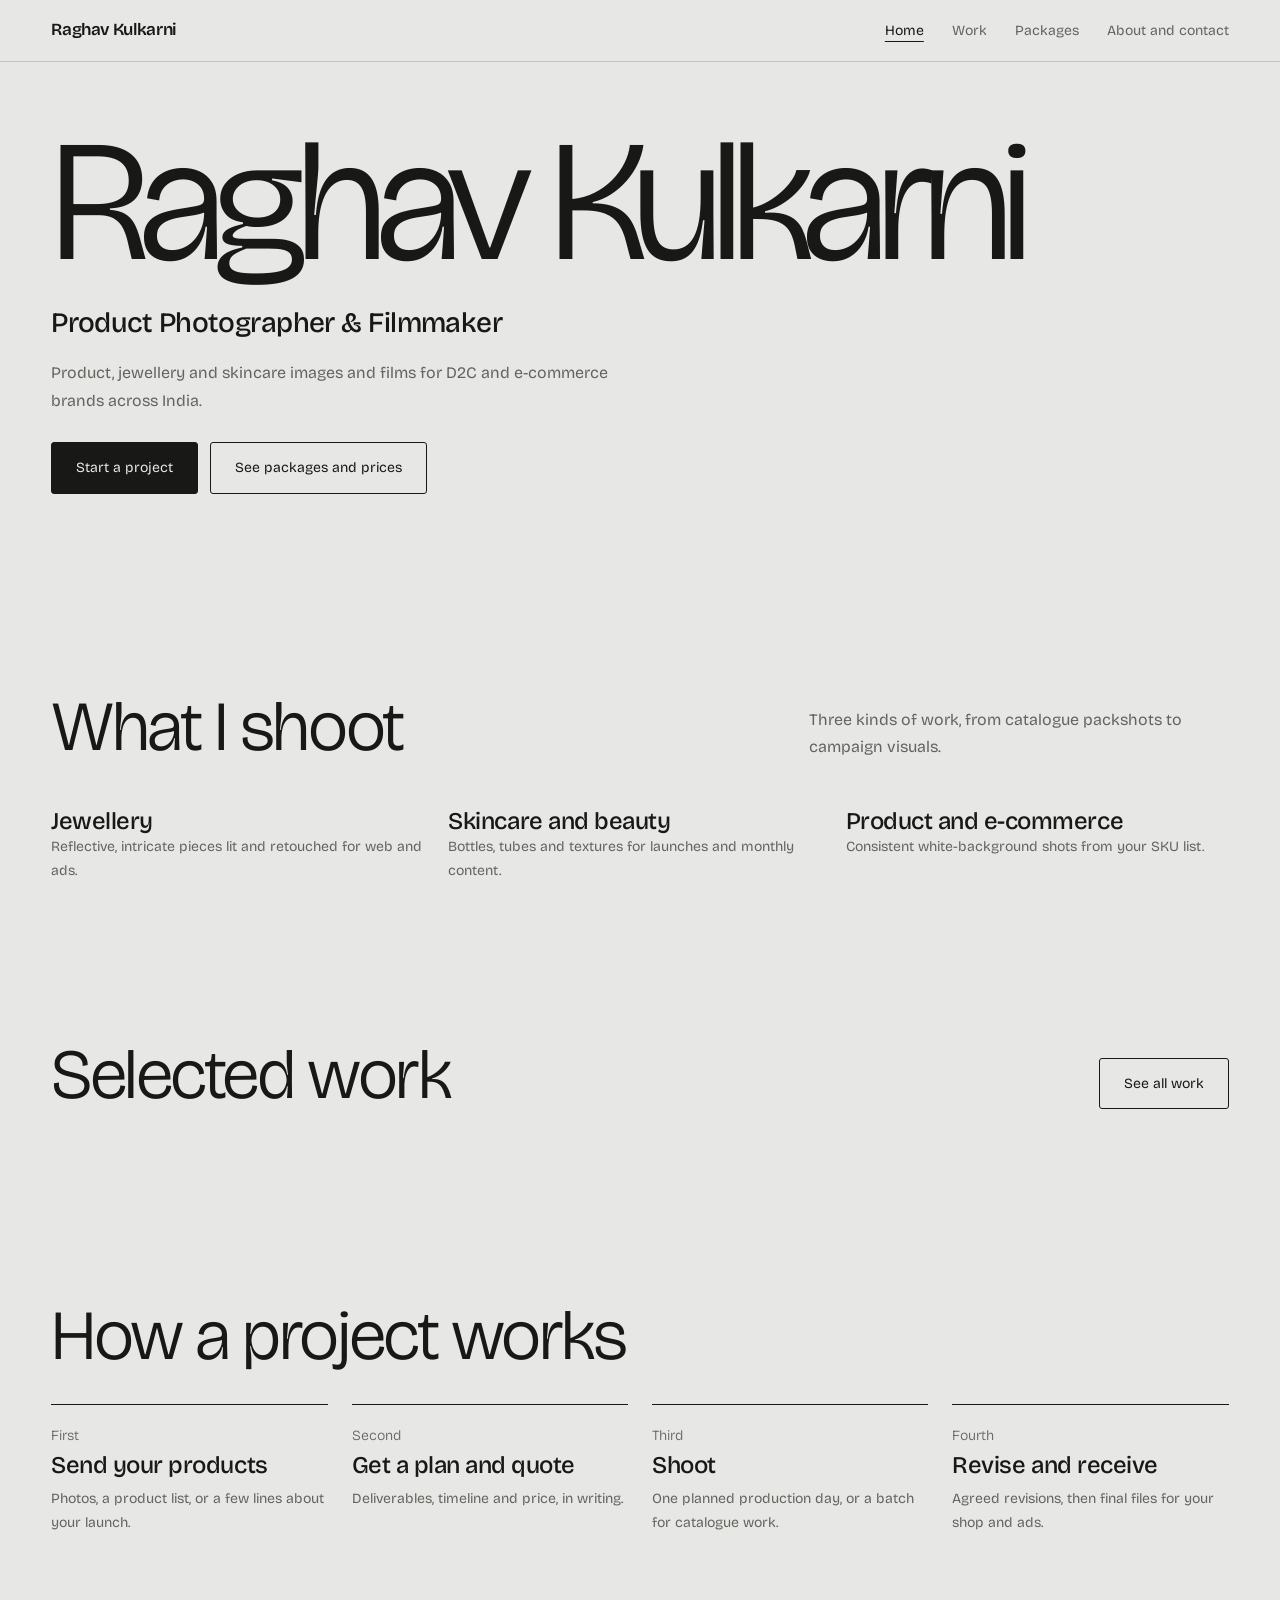
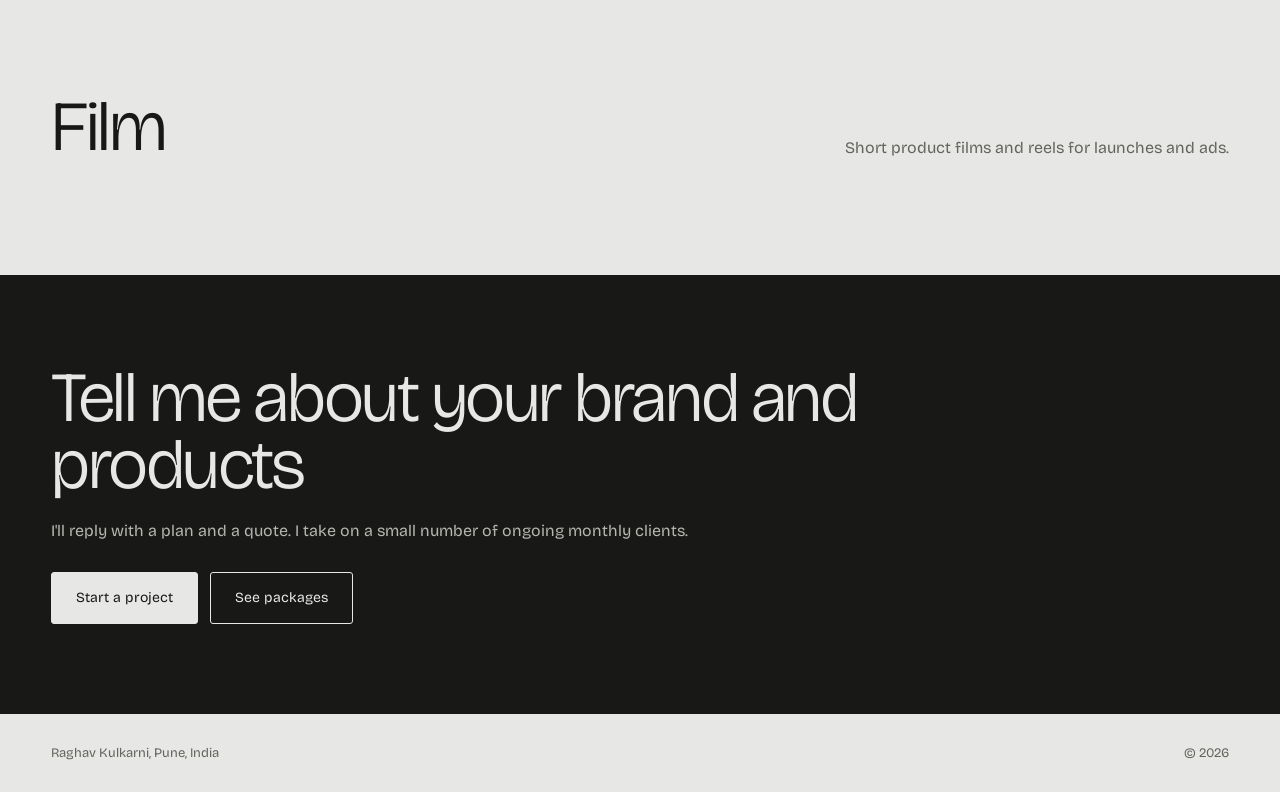
==== index.html @ c2abb6cc "Add files via upload" ====
<!DOCTYPE html><html lang="en"><head><meta charset="UTF-8"><meta name="viewport" content="width=device-width,initial-scale=1"><link rel="preconnect" href="https://fonts.googleapis.com"><link rel="preconnect" href="https://fonts.gstatic.com" crossorigin><link href="https://fonts.googleapis.com/css2?family=Bricolage+Grotesque:opsz,wght@12..96,300;400;500;600&display=swap" rel="stylesheet"><link rel="stylesheet" href="style.css"><title>Raghav Kulkarni - Product, Jewellery &amp; Skincare Photographer in Pune</title><meta name="description" content="Product, jewellery and skincare photographer and filmmaker in Pune, India. E-commerce photography, monthly content packages and campaign shoots for D2C and fashion brands."><link rel="canonical" href="https://raghavkulkarni.in/"><meta property="og:type" content="website"><meta property="og:url" content="https://raghavkulkarni.in/"><meta property="og:title" content="Raghav Kulkarni - Product, Jewellery &amp; Skincare Photographer"><meta property="og:description" content="Photography and films for D2C, jewellery and skincare brands. Based in Pune, working across India."><meta property="og:image" content="https://raghavkulkarni.in/product7.webp"><meta name="twitter:card" content="summary_large_image"></head><body><main>
<section class="hero"><h1>Raghav Kulkarni</h1><div class="role">Product Photographer &amp; Filmmaker</div><p>Product, jewellery and skincare images and films for D2C and e-commerce brands across India.</p><div class="acts"><a class="btn p" data-enq="a project">Start a project</a><a class="btn" href="packages.html">See packages and prices</a></div></section>
<div class="strip"><div data-img="jewellery4.webp" data-alt="Jewellery photography"></div><div data-img="product7.webp" data-alt="Skincare product photography"></div><div data-img="jewellery3.webp" data-alt="Jewellery photography"></div><div data-img="product15.webp" data-alt="Product photography"></div></div>
<section><div class="hd"><h2>What I shoot</h2><p>Three kinds of work, from catalogue packshots to campaign visuals.</p></div><div class="cards">
<a class="card" href="work.html#jewellery"><div class="im" data-img="jewellery4.webp" data-alt="Jewellery photography"></div><h3>Jewellery</h3><p>Reflective, intricate pieces lit and retouched for web and ads.</p></a>
<a class="card" href="work.html#skincare"><div class="im" data-img="product7.webp" data-alt="Skincare photography"></div><h3>Skincare and beauty</h3><p>Bottles, tubes and textures for launches and monthly content.</p></a>
<a class="card" href="work.html#ecom"><div class="im" data-img="product2.webp" data-alt="Product photography"></div><h3>Product and e-commerce</h3><p>Consistent white-background shots from your SKU list.</p></a></div></section>
<section><div class="hd"><h2>Selected work</h2><a class="btn" href="work.html">See all work</a></div><div class="grid" id="sel"></div></section>
<section><div class="hd"><h2>How a project works</h2></div><div class="steps">
<div><b>First</b><h3>Send your products</h3><p>Photos, a product list, or a few lines about your launch.</p></div>
<div><b>Second</b><h3>Get a plan and quote</h3><p>Deliverables, timeline and price, in writing.</p></div>
<div><b>Third</b><h3>Shoot</h3><p>One planned production day, or a batch for catalogue work.</p></div>
<div><b>Fourth</b><h3>Revise and receive</h3><p>Agreed revisions, then final files for your shop and ads.</p></div></div></section>
<section id="tst"><div class="hd"><h2>What clients say</h2></div><div class="qs"></div></section>
<section><div class="hd"><h2>Film</h2><p>Short product films and reels for launches and ads.</p></div><div class="film" id="film" data-img="thumb-commercial.webp" data-alt="Product film by Raghav Kulkarni"><span>Play product film</span></div></section>
<section class="cta"><h2>Tell me about your brand and products</h2><p>I'll reply with a plan and a quote. I take on a small number of ongoing monthly clients.</p><div class="acts"><a class="btn p" data-enq="a project">Start a project</a><a class="btn" href="packages.html">See packages</a></div></section>
</main><script src="main.js"></script></body></html>
---- style.css ----
:root{--bg:#e7e8e5;--ink:#181816;--mut:#64645f;--line:#c4c5c0;--pan:#f2f2f0;--f:"Bricolage Grotesque",system-ui,sans-serif}
*{margin:0;padding:0;box-sizing:border-box}
html{scroll-behavior:smooth}
body{background:var(--bg);color:var(--ink);font:400 16px/1.7 var(--f);-webkit-font-smoothing:antialiased}
a{color:inherit;text-decoration:none}img{display:block;max-width:100%}button{font:inherit;color:inherit}
a:focus-visible,button:focus-visible,summary:focus-visible{outline:2px solid var(--ink);outline-offset:3px}
.nav{position:sticky;top:0;z-index:20;display:flex;justify-content:space-between;align-items:center;gap:20px;padding:16px 4vw;background:var(--bg);border-bottom:1px solid var(--line)}
.nav>a{font-weight:600;font-size:17px;letter-spacing:-.02em}
.nav nav{display:flex;gap:28px;font-size:14px;color:var(--mut)}
.nav nav a:hover,.nav nav a.on{color:var(--ink)}
.nav nav a.on{text-decoration:underline;text-underline-offset:6px}
main>section{padding:80px 4vw}
h1,h2,h3{font-weight:300;letter-spacing:-.035em;line-height:.95}
h2{font-size:clamp(36px,5.5vw,76px)}
h3{font-weight:500;font-size:24px;letter-spacing:-.02em;line-height:1.1}
.mut{color:var(--mut)}
.btn{display:inline-block;padding:13px 24px;border:1px solid var(--ink);background:none;font-size:14px;cursor:pointer;border-radius:3px}
.btn.p{background:var(--ink);color:var(--bg)}.btn:hover{opacity:.8}
.acts{display:flex;gap:12px;flex-wrap:wrap;margin-top:28px}
main>.hero{padding:70px 4vw 40px}
.hero h1{font-size:clamp(64px,13.5vw,220px);line-height:.82;letter-spacing:-.06em;animation:in 1s cubic-bezier(.2,.7,.2,1) both}
@keyframes in{from{opacity:0;transform:translateY(24px)}}
.role{margin-top:26px;font-size:clamp(18px,2.2vw,30px);font-weight:500;letter-spacing:-.02em}
.hero p{margin-top:12px;max-width:560px;color:var(--mut)}
.strip{display:grid;grid-template-columns:repeat(4,1fr);gap:10px;padding:0 4vw 80px}
.strip div{aspect-ratio:3/4;overflow:hidden;background:var(--pan);border-radius:3px}
.strip div:nth-child(even){margin-top:36px}
.hd{display:flex;justify-content:space-between;align-items:flex-end;gap:30px;flex-wrap:wrap;margin-bottom:34px}
.hd p{max-width:420px;color:var(--mut)}
.cards,.steps,.qs{display:grid;grid-template-columns:repeat(3,1fr);gap:14px}
.card{display:block}.card .im{aspect-ratio:4/5;overflow:hidden;background:var(--pan);border-radius:3px}
.card h3{margin-top:14px}.card p{color:var(--mut);font-size:14px}
img[loading]{width:100%;height:100%;object-fit:cover}
.grid{columns:3;column-gap:12px}
.grid>div{break-inside:avoid;margin-bottom:12px;background:var(--pan);border-radius:3px;overflow:hidden;cursor:zoom-in;min-height:120px}
.grid img{height:auto}
.grid.sq{columns:auto;display:grid;grid-template-columns:repeat(auto-fill,minmax(200px,1fr))}
.grid.sq>div{margin:0;aspect-ratio:1;background:#fff}.grid.sq img{height:100%;object-fit:contain}
.steps{grid-template-columns:repeat(4,1fr);gap:24px}
.steps div{border-top:1px solid var(--ink);padding-top:16px}
.steps b{font-weight:300;font-size:14px;color:var(--mut)}.steps h3{margin:4px 0 8px}.steps p{font-size:14px;color:var(--mut)}
.film{position:relative;aspect-ratio:16/9;overflow:hidden;background:var(--pan);border-radius:3px;cursor:pointer}
.film span{position:absolute;z-index:2;left:20px;bottom:18px;background:var(--bg);padding:8px 16px;font-size:14px;border-radius:3px}
.q{border-top:1px solid var(--ink);padding-top:16px}.q p{font-size:22px;line-height:1.35;letter-spacing:-.02em}.q span{font-size:14px;color:var(--mut)}
.tabs{display:flex;gap:8px;flex-wrap:wrap;margin-bottom:26px}
.tabs button{padding:10px 20px;border:1px solid var(--line);background:none;border-radius:3px;cursor:pointer;font-size:14px}
.tabs button.on{background:var(--ink);color:var(--bg);border-color:var(--ink)}
.ptabs{display:grid;grid-template-columns:repeat(3,1fr);gap:10px;margin-bottom:12px}
.ptabs button{text-align:left;padding:22px;border:1px solid var(--line);background:none;border-radius:3px;cursor:pointer}
.ptabs button.on{background:var(--ink);color:var(--bg);border-color:var(--ink)}
.ptabs b{display:block;font-weight:300;font-size:clamp(24px,2.6vw,34px);letter-spacing:-.04em;margin-top:6px;line-height:1.1}.ptabs small{font-size:13px;opacity:.7}
.pan{padding:32px;background:var(--pan);border-radius:3px}.pan[hidden]{display:none}
.pan>.intro{max-width:660px;color:var(--mut)}
.tiers{display:grid;grid-template-columns:repeat(3,1fr);gap:12px;margin-top:26px}
.tier{display:flex;flex-direction:column;padding:24px;background:var(--bg);border-radius:3px}
.tier h3{font-size:20px}.tier .pr{font-size:32px;font-weight:300;letter-spacing:-.04em;margin-top:12px;line-height:1.1}.tier .pr small{font-size:13px;color:var(--mut);letter-spacing:0}
.tier ul{margin:14px 0 24px}.tier .btn{margin-top:auto;align-self:flex-start}
.cols{display:grid;grid-template-columns:1fr 1fr;gap:40px;margin-top:26px}.cols h4{font-weight:500;margin-bottom:6px}
ul.l{list-style:none;color:var(--mut);font-size:14px;line-height:1.8}ul.l li{padding-left:14px;position:relative}ul.l li:before{content:"–";position:absolute;left:0}
.rt{display:flex;justify-content:space-between;gap:16px;padding:12px 0;border-bottom:1px solid var(--line);font-size:14px}
.note{margin-top:20px;max-width:660px;font-size:13px;color:var(--mut)}
.terms{margin-top:12px;padding:18px 24px;background:var(--pan);border-radius:3px;font-size:14px;color:var(--mut)}
.terms summary{cursor:pointer;color:var(--ink)}.terms ul{margin:12px 0 0 18px}
.ab{display:grid;grid-template-columns:.8fr 1.2fr;gap:5vw;align-items:center}
.ab .im{aspect-ratio:4/5;overflow:hidden;border-radius:3px;background:var(--pan)}
.ab p{margin-top:20px;max-width:560px;color:var(--mut)}
main>.cta{padding:90px 4vw;background:var(--ink);color:var(--bg)}
.cta h2{max-width:900px}.cta p{margin-top:18px;color:#b5b6b1}.cta .btn{border-color:var(--bg)}.cta .btn.p{background:var(--bg);color:var(--ink)}
.foot{display:flex;justify-content:space-between;gap:16px;padding:28px 4vw;font-size:13px;color:var(--mut)}
.lb{position:fixed;inset:0;z-index:50;display:none;align-items:center;justify-content:center;padding:3vw;background:rgba(10,10,10,.96);cursor:zoom-out}
.lb.on{display:flex}.lb img{max-width:94vw;max-height:92vh;width:auto;height:auto}.lb iframe{width:min(1100px,94vw);aspect-ratio:16/9;border:0}
@media(max-width:900px){.strip{grid-template-columns:repeat(2,1fr)}.strip div:nth-child(even){margin-top:0}.cards,.tiers,.cols,.ptabs,.ab,.steps,.qs{grid-template-columns:1fr}.grid{columns:2}.pan{padding:22px}}
@media(max-width:600px){.grid{columns:1}.nav nav{gap:14px;font-size:13px}.nav>a{font-size:15px}}
@media(prefers-reduced-motion:reduce){.hero h1{animation:none}}
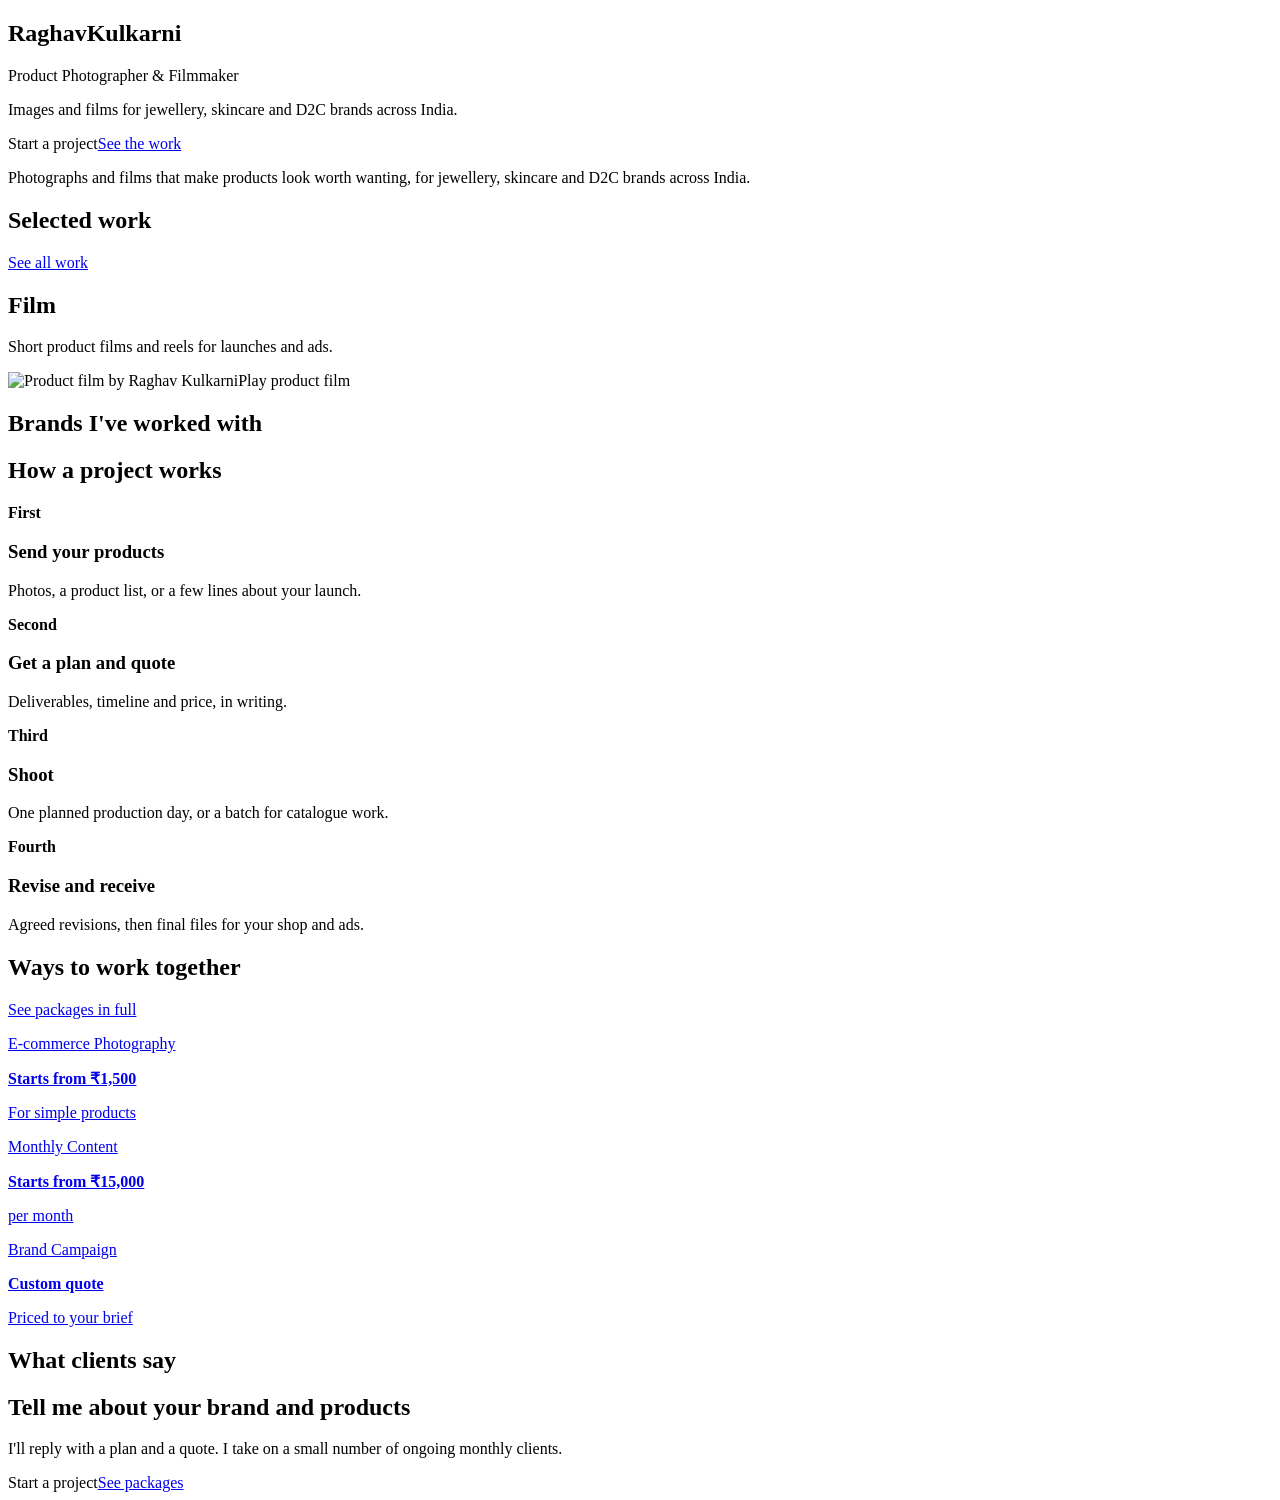
==== commit 5b1af635: "Add files via upload" ====
--- a/index.html
+++ b/index.html
@@ -1,17 +1,20 @@
-<!DOCTYPE html><html lang="en"><head><meta charset="UTF-8"><meta name="viewport" content="width=device-width,initial-scale=1"><link rel="preconnect" href="https://fonts.googleapis.com"><link rel="preconnect" href="https://fonts.gstatic.com" crossorigin><link href="https://fonts.googleapis.com/css2?family=Bricolage+Grotesque:opsz,wght@12..96,300;400;500;600&display=swap" rel="stylesheet"><link rel="stylesheet" href="style.css"><title>Raghav Kulkarni - Product, Jewellery &amp; Skincare Photographer in Pune</title><meta name="description" content="Product, jewellery and skincare photographer and filmmaker in Pune, India. E-commerce photography, monthly content packages and campaign shoots for D2C and fashion brands."><link rel="canonical" href="https://raghavkulkarni.in/"><meta property="og:type" content="website"><meta property="og:url" content="https://raghavkulkarni.in/"><meta property="og:title" content="Raghav Kulkarni - Product, Jewellery &amp; Skincare Photographer"><meta property="og:description" content="Photography and films for D2C, jewellery and skincare brands. Based in Pune, working across India."><meta property="og:image" content="https://raghavkulkarni.in/product7.webp"><meta name="twitter:card" content="summary_large_image"></head><body><main>
-<section class="hero"><h1>Raghav Kulkarni</h1><div class="role">Product Photographer &amp; Filmmaker</div><p>Product, jewellery and skincare images and films for D2C and e-commerce brands across India.</p><div class="acts"><a class="btn p" data-enq="a project">Start a project</a><a class="btn" href="packages.html">See packages and prices</a></div></section>
-<div class="strip"><div data-img="jewellery4.webp" data-alt="Jewellery photography"></div><div data-img="product7.webp" data-alt="Skincare product photography"></div><div data-img="jewellery3.webp" data-alt="Jewellery photography"></div><div data-img="product15.webp" data-alt="Product photography"></div></div>
-<section><div class="hd"><h2>What I shoot</h2><p>Three kinds of work, from catalogue packshots to campaign visuals.</p></div><div class="cards">
-<a class="card" href="work.html#jewellery"><div class="im" data-img="jewellery4.webp" data-alt="Jewellery photography"></div><h3>Jewellery</h3><p>Reflective, intricate pieces lit and retouched for web and ads.</p></a>
-<a class="card" href="work.html#skincare"><div class="im" data-img="product7.webp" data-alt="Skincare photography"></div><h3>Skincare and beauty</h3><p>Bottles, tubes and textures for launches and monthly content.</p></a>
-<a class="card" href="work.html#ecom"><div class="im" data-img="product2.webp" data-alt="Product photography"></div><h3>Product and e-commerce</h3><p>Consistent white-background shots from your SKU list.</p></a></div></section>
-<section><div class="hd"><h2>Selected work</h2><a class="btn" href="work.html">See all work</a></div><div class="grid" id="sel"></div></section>
-<section><div class="hd"><h2>How a project works</h2></div><div class="steps">
-<div><b>First</b><h3>Send your products</h3><p>Photos, a product list, or a few lines about your launch.</p></div>
-<div><b>Second</b><h3>Get a plan and quote</h3><p>Deliverables, timeline and price, in writing.</p></div>
-<div><b>Third</b><h3>Shoot</h3><p>One planned production day, or a batch for catalogue work.</p></div>
-<div><b>Fourth</b><h3>Revise and receive</h3><p>Agreed revisions, then final files for your shop and ads.</p></div></div></section>
-<section id="tst"><div class="hd"><h2>What clients say</h2></div><div class="qs"></div></section>
-<section><div class="hd"><h2>Film</h2><p>Short product films and reels for launches and ads.</p></div><div class="film" id="film" data-img="thumb-commercial.webp" data-alt="Product film by Raghav Kulkarni"><span>Play product film</span></div></section>
-<section class="cta"><h2>Tell me about your brand and products</h2><p>I'll reply with a plan and a quote. I take on a small number of ongoing monthly clients.</p><div class="acts"><a class="btn p" data-enq="a project">Start a project</a><a class="btn" href="packages.html">See packages</a></div></section>
-</main><script src="main.js"></script></body></html>
+<!DOCTYPE html><html lang="en"><head><meta charset="UTF-8"><meta name="viewport" content="width=device-width,initial-scale=1"><meta name="theme-color" content="#14171C"><script>document.documentElement.className="js"</script><link rel="preconnect" href="https://fonts.googleapis.com"><link rel="preconnect" href="https://fonts.gstatic.com" crossorigin><link href="https://fonts.googleapis.com/css2?family=Bodoni+Moda:opsz,wght@6..96,400&family=Hanken+Grotesk:wght@400;500&display=swap" rel="stylesheet"><link rel="stylesheet" href="css/style.css"><title>Raghav Kulkarni - Product, Jewellery &amp; Skincare Photographer in Pune</title><meta name="description" content="Product, jewellery and skincare photographer and filmmaker in Pune, India. E-commerce photography, monthly content packages and campaign shoots for D2C and fashion brands."><link rel="canonical" href="https://raghavkulkarni.in/"><meta property="og:type" content="website"><meta property="og:url" content="https://raghavkulkarni.in/"><meta property="og:title" content="Raghav Kulkarni - Product, Jewellery &amp; Skincare Photographer"><meta property="og:description" content="Photography and films for D2C, jewellery and skincare brands. Based in Pune, working across India."><meta property="og:image" content="https://raghavkulkarni.in/assets/images/brand/og-share.jpg"><meta name="twitter:card" content="summary_large_image"></head><body><main>
+<section class="hero"><h1><span class="mk"><span>Raghav</span></span><span class="mk"><span style="--w:.12s">Kulkarni</span></span></h1><div class="mk role"><span style="--w:.3s">Product Photographer &amp; Filmmaker</span></div>
+<p class="l" data-r>Images and films for jewellery, skincare and D2C brands across India.</p><div class="acts" data-r><a class="btn p" data-enq="a project">Start a project</a><a class="btn" href="work.html">See the work</a></div>
+<div class="tiles">
+<a href="work.html#jewellery"><div class="rv"><img src="assets/images/jewellery/jewellery-007.webp" alt="Jewellery photography by Raghav Kulkarni" fetchpriority="high" onerror="this.closest('a').remove()"></div><span>Jewellery</span></a>
+<a href="work.html#skincare"><div class="rv"><img src="assets/images/skincare/skincare-001.webp" alt="Skincare product photography by Raghav Kulkarni" onerror="this.closest('a').remove()"></div><span>Skincare</span></a>
+<a href="work.html#product"><div class="rv"><img src="assets/images/product/product-005.webp" alt="Product photography by Raghav Kulkarni" onerror="this.closest('a').remove()"></div><span>Product</span></a>
+<a href="work.html#product"><div class="rv"><img src="assets/images/product/product-012.webp" alt="Footwear photography by Raghav Kulkarni" onerror="this.closest('a').remove()"></div><span>Footwear</span></a></div></section>
+<section class="sec"><p class="stw">Photographs and films that make products look worth wanting, for jewellery, skincare and D2C brands across India.</p></section>
+<section class="sec"><div class="hd"><h2 data-r>Selected work</h2><a class="btn" href="work.html">See all work</a></div><div class="g" id="sel"></div></section>
+<section class="sec mid"><div class="hd"><h2 data-r>Film</h2><p>Short product films and reels for launches and ads.</p></div><div class="film rv" id="film"><img src="https://img.youtube.com/vi/fm0evRNFji0/maxresdefault.jpg" alt="Product film by Raghav Kulkarni" onerror="this.onerror=null;this.src='https://img.youtube.com/vi/fm0evRNFji0/hqdefault.jpg'"><span>Play product film</span></div></section>
+<section class="sec pp"><div class="hd"><h2 data-r>Brands I've worked with</h2></div><div class="mq"><div class="mt" id="mq"></div></div></section>
+<section class="sec"><div class="hd"><h2 data-r>How a project works</h2></div><div class="steps" data-r>
+<div><b>First</b><h3>Send your products</h3><p>Photos, a product list, or a few lines about your launch.</p></div><div><b>Second</b><h3>Get a plan and quote</h3><p>Deliverables, timeline and price, in writing.</p></div>
+<div><b>Third</b><h3>Shoot</h3><p>One planned production day, or a batch for catalogue work.</p></div><div><b>Fourth</b><h3>Revise and receive</h3><p>Agreed revisions, then final files for your shop and ads.</p></div></div></section>
+<section class="sec mid"><div class="hd"><h2 data-r>Ways to work together</h2><a class="btn" href="packages.html">See packages in full</a></div><div class="pks" data-r>
+<a class="pk" href="packages.html"><p>E-commerce Photography</p><b>Starts from ₹1,500</b><p>For simple products</p></a><a class="pk" href="packages.html"><p>Monthly Content</p><b>Starts from ₹15,000</b><p>per month</p></a><a class="pk" href="packages.html"><p>Brand Campaign</p><b>Custom quote</b><p>Priced to your brief</p></a></div></section>
+<section class="sec" id="tst"><div class="hd"><h2 data-r>What clients say</h2></div><div class="qs"></div></section>
+<section class="cta"><h2 data-r>Tell me about your brand and products</h2><p data-r>I'll reply with a plan and a quote. I take on a small number of ongoing monthly clients.</p><div class="acts" data-r><a class="btn p" data-enq="a project">Start a project</a><a class="btn" href="packages.html">See packages</a></div></section>
+</main><script src="js/data.js"></script><script src="js/main.js"></script></body></html>
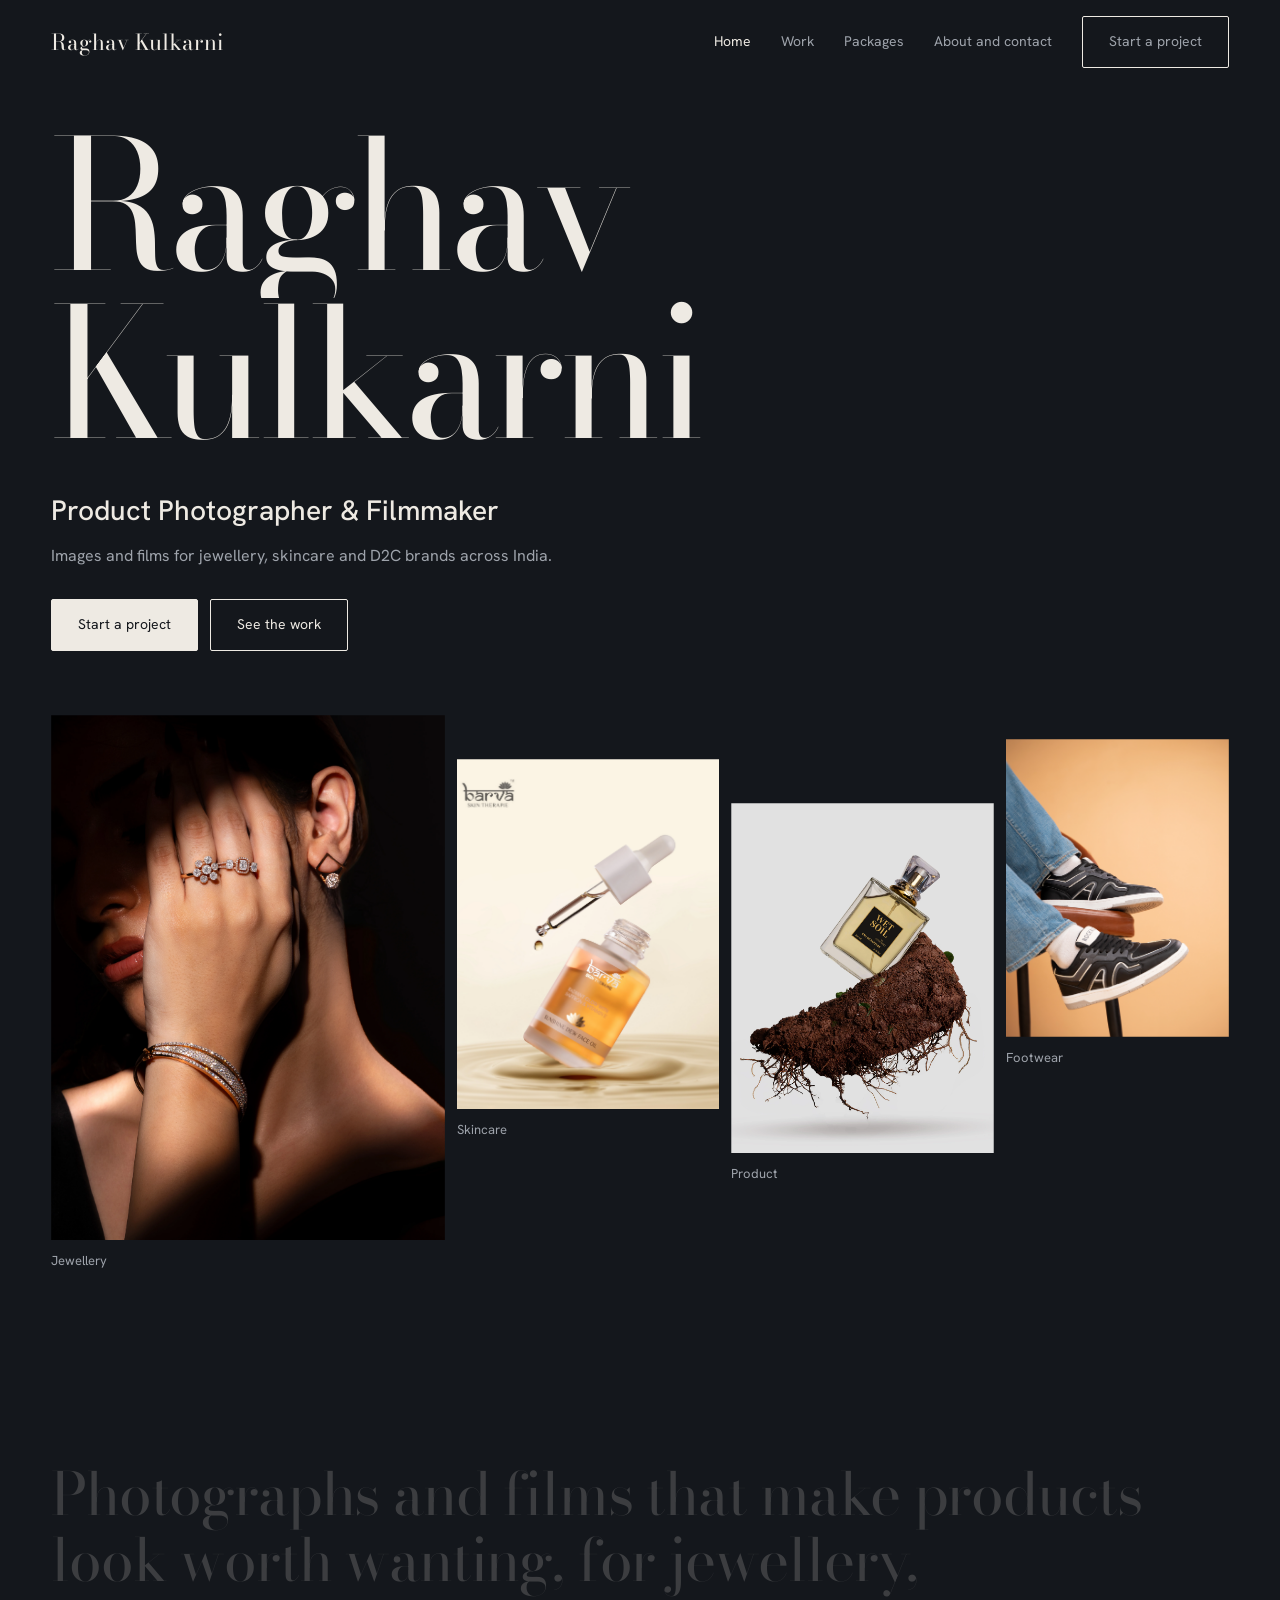
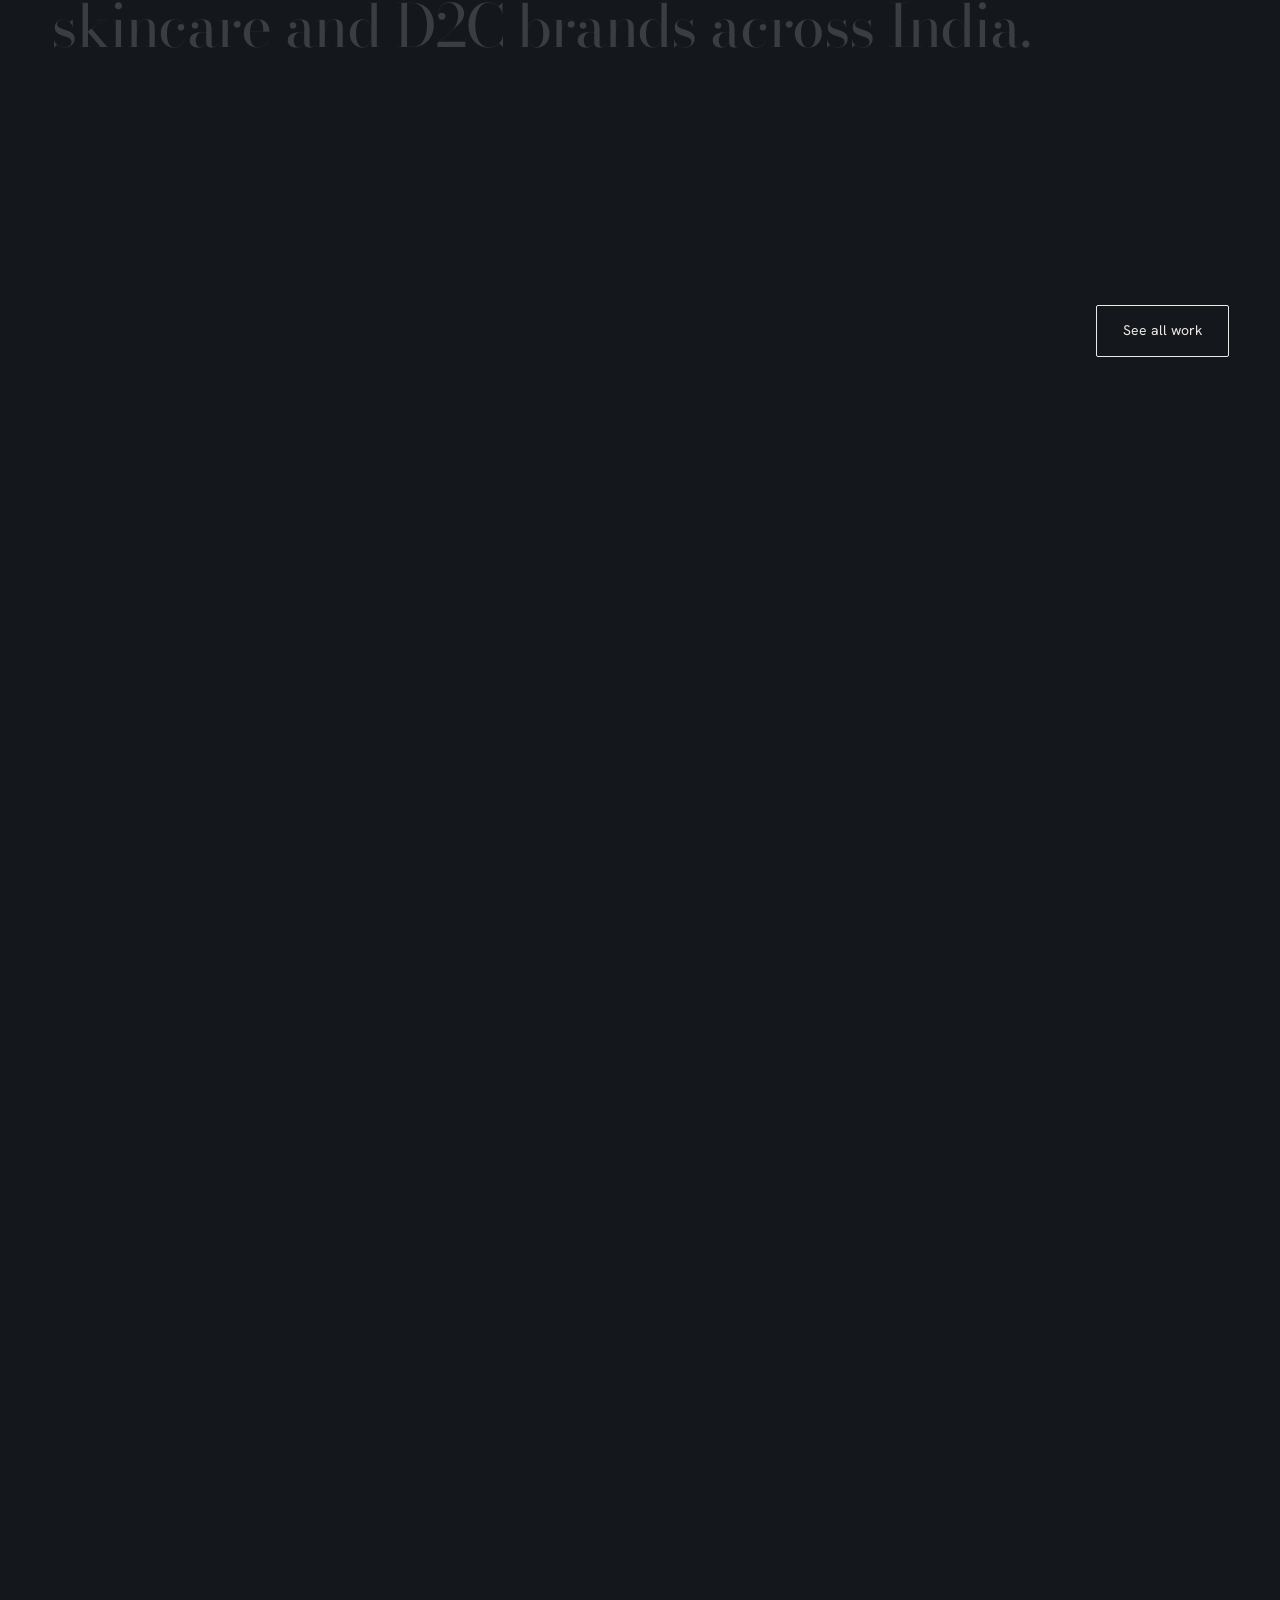
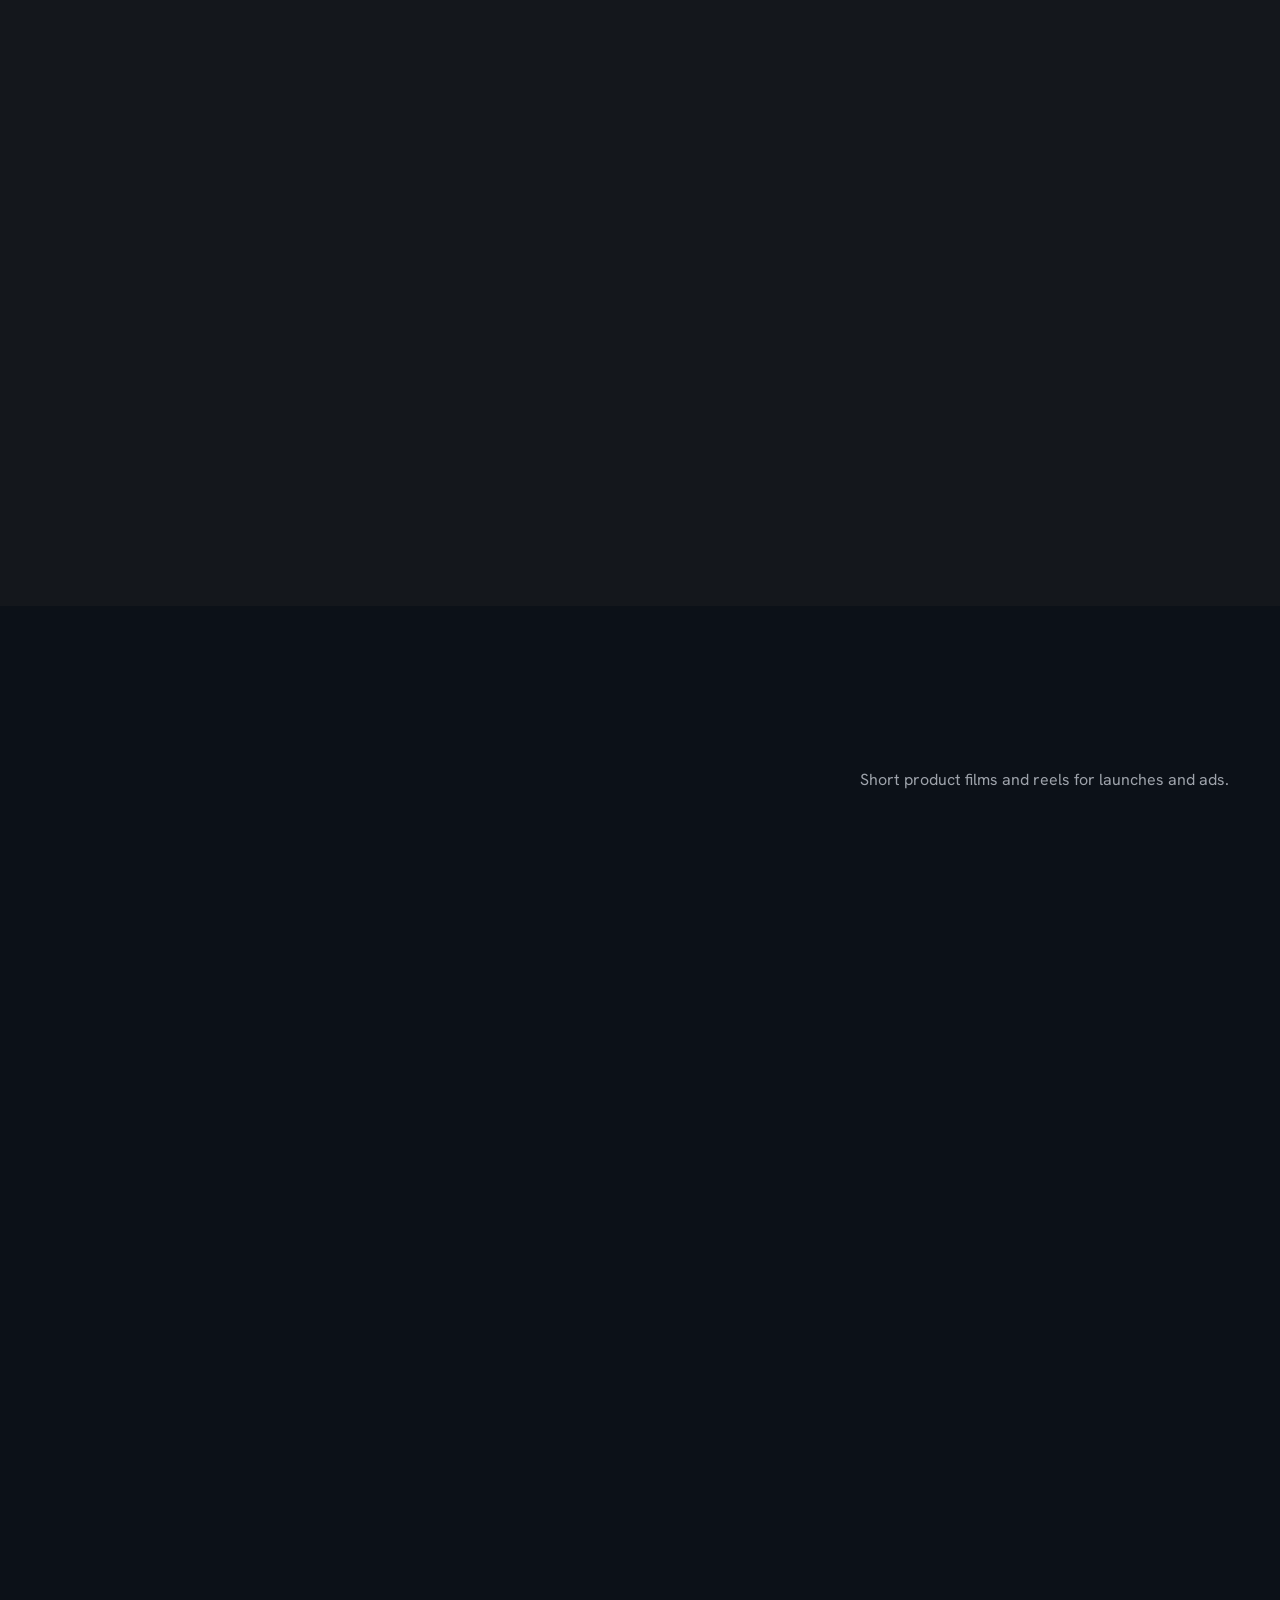
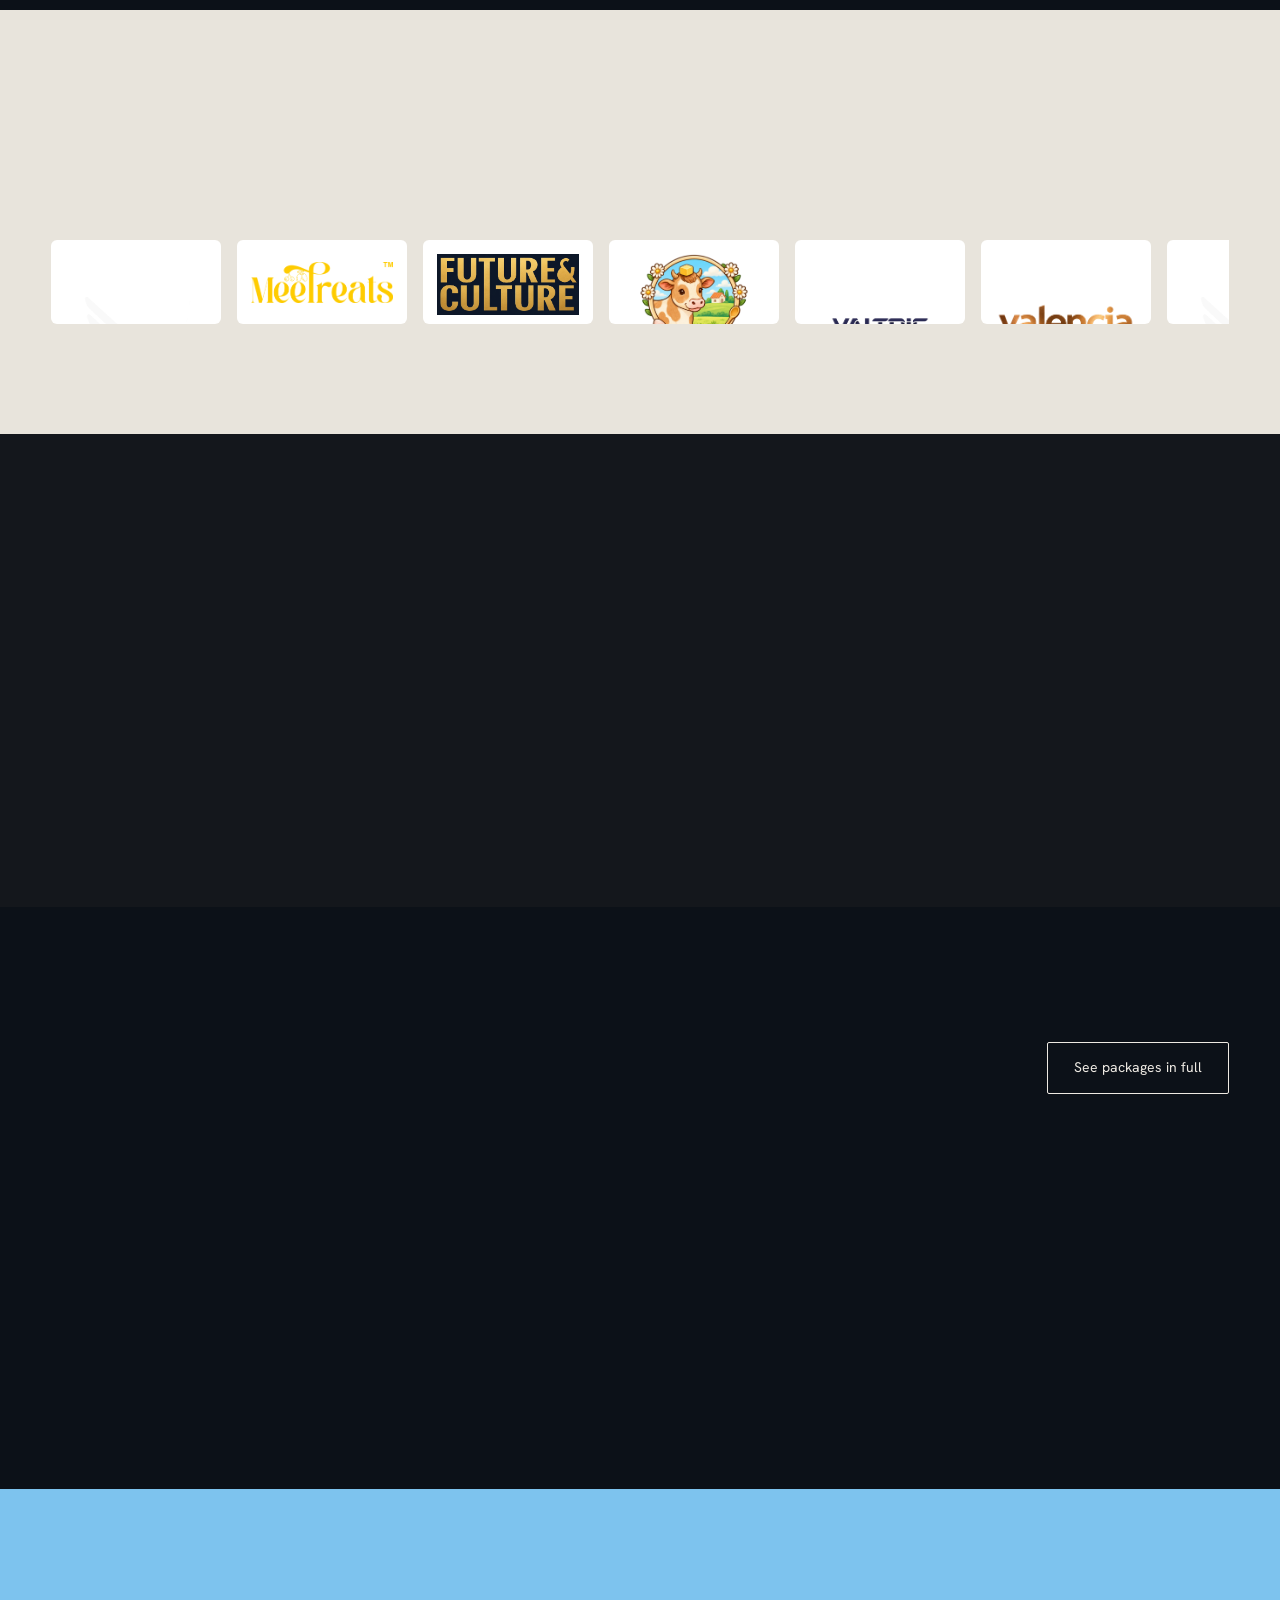
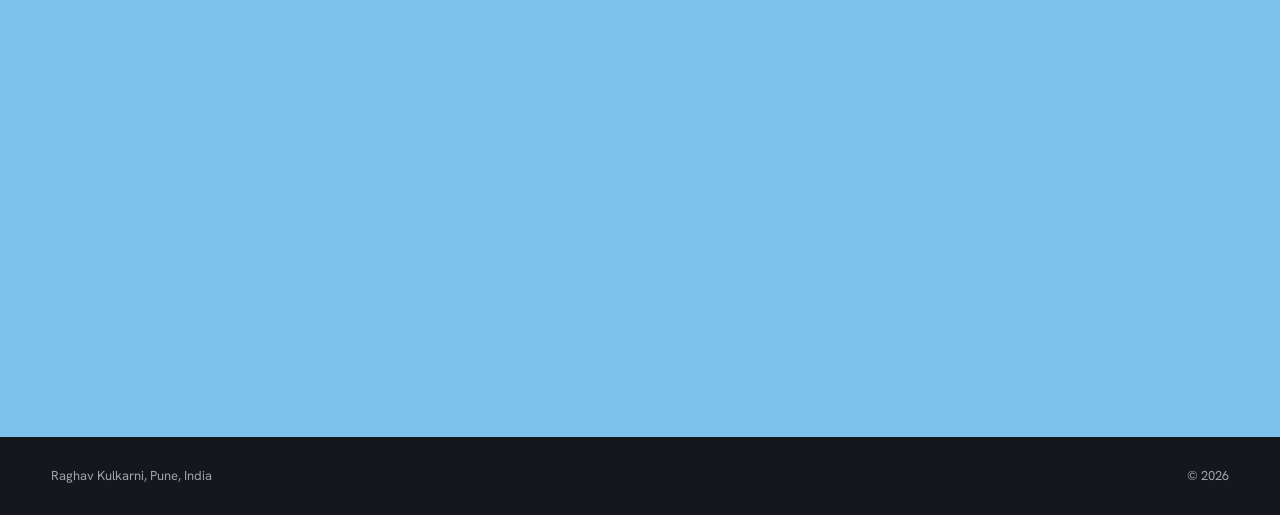
==== commit 077cd4b1: "Add files via upload" ====
--- a/index.html
+++ b/index.html
@@ -1,11 +1,11 @@
-<!DOCTYPE html><html lang="en"><head><meta charset="UTF-8"><meta name="viewport" content="width=device-width,initial-scale=1"><meta name="theme-color" content="#14171C"><script>document.documentElement.className="js"</script><link rel="preconnect" href="https://fonts.googleapis.com"><link rel="preconnect" href="https://fonts.gstatic.com" crossorigin><link href="https://fonts.googleapis.com/css2?family=Bodoni+Moda:opsz,wght@6..96,400&family=Hanken+Grotesk:wght@400;500&display=swap" rel="stylesheet"><link rel="stylesheet" href="css/style.css"><title>Raghav Kulkarni - Product, Jewellery &amp; Skincare Photographer in Pune</title><meta name="description" content="Product, jewellery and skincare photographer and filmmaker in Pune, India. E-commerce photography, monthly content packages and campaign shoots for D2C and fashion brands."><link rel="canonical" href="https://raghavkulkarni.in/"><meta property="og:type" content="website"><meta property="og:url" content="https://raghavkulkarni.in/"><meta property="og:title" content="Raghav Kulkarni - Product, Jewellery &amp; Skincare Photographer"><meta property="og:description" content="Photography and films for D2C, jewellery and skincare brands. Based in Pune, working across India."><meta property="og:image" content="https://raghavkulkarni.in/assets/images/brand/og-share.jpg"><meta name="twitter:card" content="summary_large_image"></head><body><main>
+<!DOCTYPE html><html lang="en"><head><meta charset="UTF-8"><meta name="viewport" content="width=device-width,initial-scale=1"><meta name="theme-color" content="#14171C"><script>document.documentElement.className="js"</script><link rel="preconnect" href="https://fonts.googleapis.com"><link rel="preconnect" href="https://fonts.gstatic.com" crossorigin><link href="https://fonts.googleapis.com/css2?family=Bodoni+Moda:opsz,wght@6..96,400&family=Hanken+Grotesk:wght@400;500&display=swap" rel="stylesheet"><link rel="stylesheet" href="style.css"><title>Raghav Kulkarni - Product, Jewellery &amp; Skincare Photographer in Pune</title><meta name="description" content="Product, jewellery and skincare photographer and filmmaker in Pune, India. E-commerce photography, monthly content packages and campaign shoots for D2C and fashion brands."><link rel="canonical" href="https://raghavkulkarni.in/"><meta property="og:type" content="website"><meta property="og:url" content="https://raghavkulkarni.in/"><meta property="og:title" content="Raghav Kulkarni - Product, Jewellery &amp; Skincare Photographer"><meta property="og:description" content="Photography and films for D2C, jewellery and skincare brands. Based in Pune, working across India."><meta property="og:image" content="https://raghavkulkarni.in/product7.webp"><meta name="twitter:card" content="summary_large_image"></head><body><main>
 <section class="hero"><h1><span class="mk"><span>Raghav</span></span><span class="mk"><span style="--w:.12s">Kulkarni</span></span></h1><div class="mk role"><span style="--w:.3s">Product Photographer &amp; Filmmaker</span></div>
 <p class="l" data-r>Images and films for jewellery, skincare and D2C brands across India.</p><div class="acts" data-r><a class="btn p" data-enq="a project">Start a project</a><a class="btn" href="work.html">See the work</a></div>
 <div class="tiles">
-<a href="work.html#jewellery"><div class="rv"><img src="assets/images/jewellery/jewellery-007.webp" alt="Jewellery photography by Raghav Kulkarni" fetchpriority="high" onerror="this.closest('a').remove()"></div><span>Jewellery</span></a>
-<a href="work.html#skincare"><div class="rv"><img src="assets/images/skincare/skincare-001.webp" alt="Skincare product photography by Raghav Kulkarni" onerror="this.closest('a').remove()"></div><span>Skincare</span></a>
-<a href="work.html#product"><div class="rv"><img src="assets/images/product/product-005.webp" alt="Product photography by Raghav Kulkarni" onerror="this.closest('a').remove()"></div><span>Product</span></a>
-<a href="work.html#product"><div class="rv"><img src="assets/images/product/product-012.webp" alt="Footwear photography by Raghav Kulkarni" onerror="this.closest('a').remove()"></div><span>Footwear</span></a></div></section>
+<a href="work.html#jewellery"><div class="rv"><img src="jewellery/jewellery-007.webp" alt="Jewellery photography by Raghav Kulkarni" fetchpriority="high" onerror="this.closest('a').remove()"></div><span>Jewellery</span></a>
+<a href="work.html#skincare"><div class="rv"><img src="skincare/skincare-001.webp" alt="Skincare product photography by Raghav Kulkarni" onerror="this.closest('a').remove()"></div><span>Skincare</span></a>
+<a href="work.html#product"><div class="rv"><img src="product/product-005.webp" alt="Product photography by Raghav Kulkarni" onerror="this.closest('a').remove()"></div><span>Product</span></a>
+<a href="work.html#product"><div class="rv"><img src="product/product-012.webp" alt="Footwear photography by Raghav Kulkarni" onerror="this.closest('a').remove()"></div><span>Footwear</span></a></div></section>
 <section class="sec"><p class="stw">Photographs and films that make products look worth wanting, for jewellery, skincare and D2C brands across India.</p></section>
 <section class="sec"><div class="hd"><h2 data-r>Selected work</h2><a class="btn" href="work.html">See all work</a></div><div class="g" id="sel"></div></section>
 <section class="sec mid"><div class="hd"><h2 data-r>Film</h2><p>Short product films and reels for launches and ads.</p></div><div class="film rv" id="film"><img src="https://img.youtube.com/vi/fm0evRNFji0/maxresdefault.jpg" alt="Product film by Raghav Kulkarni" onerror="this.onerror=null;this.src='https://img.youtube.com/vi/fm0evRNFji0/hqdefault.jpg'"><span>Play product film</span></div></section>
@@ -17,4 +17,4 @@
 <a class="pk" href="packages.html"><p>E-commerce Photography</p><b>Starts from ₹1,500</b><p>For simple products</p></a><a class="pk" href="packages.html"><p>Monthly Content</p><b>Starts from ₹15,000</b><p>per month</p></a><a class="pk" href="packages.html"><p>Brand Campaign</p><b>Custom quote</b><p>Priced to your brief</p></a></div></section>
 <section class="sec" id="tst"><div class="hd"><h2 data-r>What clients say</h2></div><div class="qs"></div></section>
 <section class="cta"><h2 data-r>Tell me about your brand and products</h2><p data-r>I'll reply with a plan and a quote. I take on a small number of ongoing monthly clients.</p><div class="acts" data-r><a class="btn p" data-enq="a project">Start a project</a><a class="btn" href="packages.html">See packages</a></div></section>
-</main><script src="js/data.js"></script><script src="js/main.js"></script></body></html>
+</main><script src="data.js"></script><script src="main.js"></script></body></html>
--- a/style.css
+++ b/style.css
@@ -0,0 +1,87 @@
+:root{--bg:#14171C;--mid:#0C1118;--gr:#1C2129;--ln:#2E3540;--tx:#EEEAE3;--st:#9EA3AB;--pp:#E8E4DC;--sky:#7DC3EE;--ds:#1F5F9C;--fd:"Bodoni Moda",Georgia,serif;--fs:"Hanken Grotesk",system-ui,sans-serif;--e:cubic-bezier(.2,.7,.2,1)}
+@view-transition{navigation:auto}
+*{margin:0;padding:0;box-sizing:border-box}
+html{scroll-behavior:smooth}
+body{background:var(--bg);color:var(--tx);font:400 16px/1.7 var(--fs);-webkit-font-smoothing:antialiased;overflow-x:hidden}
+body.m{overflow:hidden}
+a{color:inherit;text-decoration:none}img{display:block;max-width:100%}button{font:inherit;color:inherit;background:none;border:0;cursor:pointer}
+:focus-visible{outline:2px solid var(--sky);outline-offset:3px}
+h1,h2{font-family:var(--fd);font-weight:400;line-height:1;letter-spacing:-.02em}
+h2{font-size:clamp(40px,6vw,88px)}h3{font-weight:500;font-size:20px;line-height:1.2}
+.sec{padding:110px 4vw}.pg{padding-top:150px}.pp{background:var(--pp);color:var(--bg)}.mid{background:var(--mid)}
+.hd{display:flex;justify-content:space-between;align-items:flex-end;gap:30px;flex-wrap:wrap;margin-bottom:44px}
+.hd p,.mut{color:var(--st)}.acts{display:flex;gap:12px;flex-wrap:wrap;margin-top:30px}
+/* nav */
+.nav{position:fixed;top:0;left:0;right:0;z-index:40;display:flex;justify-content:space-between;align-items:center;padding:16px 4vw;transition:transform .5s var(--e),background .4s}
+.nav.sc{background:rgba(20,23,28,.95)}.nav.hd{transform:translateY(-100%)}.nav>a{font:400 22px var(--fd);position:relative;z-index:61}
+.nav nav{display:flex;align-items:center;gap:30px;font-size:14px;color:var(--st)}
+.nav nav a:not(.btn):hover,.nav nav a.on{color:var(--tx)}.mb{display:none;position:relative;z-index:61;font-size:14px}
+/* buttons */
+.btn{position:relative;display:inline-block;overflow:hidden;padding:13px 26px;border:1px solid var(--tx);font-size:14px;border-radius:2px;z-index:0;transition:color .4s,border-color .4s;text-align:center}
+.btn:before{content:"";position:absolute;inset:0;background:var(--sky);transform:translateY(101%);transition:transform .45s var(--e);z-index:-1}
+.btn:hover:before{transform:none}.btn:hover{color:var(--bg);border-color:var(--sky)}.btn.p{background:var(--tx);color:var(--bg)}
+/* reveals */
+.js [data-r]{opacity:0;transform:translateY(26px);transition:opacity .9s var(--e) var(--w,0s),transform .9s var(--e) var(--w,0s)}
+.js [data-r].in{opacity:1;transform:none}
+.rv{overflow:hidden;background:var(--gr)}
+.js .rv{opacity:0;clip-path:inset(18% 0 0 0);transition:opacity .9s var(--e) var(--w,0s),clip-path 1.3s var(--e) var(--w,0s)}
+.js .rv.in{opacity:1;clip-path:inset(0)}
+.rv img{width:100%;height:100%;object-fit:cover;transition:transform 1.4s var(--e) var(--w,0s)}
+.js .rv img{transform:scale(1.18)}.js .rv.in img{transform:none}.js .rv.in:hover img{transform:scale(1.045);transition:transform .9s var(--e)}
+.mk{display:block;overflow:hidden;padding-bottom:.1em}
+.js .mk>span{display:block;transform:translateY(112%);transition:transform 1.2s var(--e) var(--w,0s)}.js.go .mk>span{transform:none}
+#intro{position:fixed;inset:0;z-index:100;background:var(--mid);display:grid;place-content:center;justify-items:center;gap:18px;transition:transform 1s var(--e);cursor:pointer}
+#intro.up{transform:translateY(-100%)}#intro b{font:400 28px var(--fd);animation:fi .8s var(--e) .1s both}
+#intro i{display:block;width:min(240px,50vw);height:1px;background:var(--sky);transform:scaleX(0);animation:ln .9s var(--e) .2s forwards}
+@keyframes ln{to{transform:none}}@keyframes fi{from{opacity:0;transform:translateY(14px)}}
+/* hero */
+.hero{min-height:100vh;padding:130px 4vw 80px}
+.hero h1{font-size:clamp(68px,14vw,230px);line-height:.84;letter-spacing:-.04em}
+.role{margin-top:26px;font:500 clamp(18px,2.2vw,30px)/1.3 var(--fs)}.hero .l{margin-top:10px;max-width:520px;color:var(--st)}
+.tiles{display:grid;grid-template-columns:1.5fr 1fr 1fr .85fr;gap:12px;margin-top:64px;align-items:start}
+.tiles a:nth-child(2){margin-top:44px}.tiles a:nth-child(3){margin-top:88px}.tiles a:nth-child(4){margin-top:24px}
+.tiles .rv{aspect-ratio:3/4}.tiles span{display:block;margin-top:10px;font-size:13px;color:var(--st);transition:color .3s}.tiles a:hover span{color:var(--sky)}
+.stw{font:400 clamp(30px,4.6vw,68px)/1.12 var(--fd);max-width:1100px;letter-spacing:-.02em}
+.stw span{opacity:.18;transition:opacity .6s var(--e) calc(var(--i)*40ms)}.stw.in span{opacity:1}
+/* grid */
+.g{columns:3;column-gap:14px;transition:opacity .25s,transform .25s}.g.out{opacity:0;transform:translateY(12px)}
+.g>.rv{break-inside:avoid;margin-bottom:14px;min-height:140px;cursor:zoom-in;border-radius:3px}.g img{height:auto}
+.tabs{display:flex;gap:8px;flex-wrap:wrap;margin-bottom:30px}
+.tabs button{padding:10px 20px;border:1px solid var(--ln);border-radius:2px;font-size:14px;transition:background .3s,color .3s,border-color .3s}
+.tabs button:hover{border-color:var(--sky)}.tabs button.on{background:var(--sky);color:var(--bg);border-color:var(--sky)}
+/* film, clients, process */
+.film{position:relative;aspect-ratio:16/9;cursor:pointer;border-radius:3px}.film span{position:absolute;z-index:2;left:22px;bottom:20px;background:var(--sky);color:var(--bg);padding:9px 18px;font-size:14px;border-radius:2px}
+.mq{overflow:hidden}.mt{display:flex;width:max-content;animation:mq 45s linear infinite}.mq:hover .mt,.mq:focus-within .mt{animation-play-state:paused}
+@keyframes mq{to{transform:translateX(-25%)}}
+.lg{flex:none;width:170px;height:84px;margin-right:16px;background:#fff;border-radius:6px;display:grid;place-items:center;padding:14px}.lg img{max-width:100%;max-height:100%;object-fit:contain}
+.steps,.pks,.qs,.tiers{display:grid;grid-template-columns:repeat(3,1fr);gap:14px}.steps{grid-template-columns:repeat(4,1fr);gap:28px}
+.steps div{border-top:1px solid var(--ln);padding-top:18px}.steps b{font-size:14px;color:var(--sky);font-weight:400}.steps h3{margin:6px 0 8px}.steps p{font-size:14px;color:var(--st)}
+.pk{display:block;padding:30px;background:var(--gr);border:1px solid var(--ln);border-radius:3px;transition:transform .5s var(--e),border-color .4s}.pk:hover{transform:translateY(-6px);border-color:var(--sky)}
+.pk b{display:block;font:400 clamp(28px,3vw,40px) var(--fd);margin-top:16px}.pk p{color:var(--st);font-size:14px}
+.q{border-top:1px solid var(--ln);padding-top:16px}.q p{font:400 24px/1.3 var(--fd)}.q span{font-size:14px;color:var(--st)}
+.cta{background:var(--sky);color:var(--bg);padding:120px 4vw}.cta h2{max-width:1000px}.cta p{margin-top:18px;max-width:520px}
+.cta .btn{border-color:var(--bg)}.cta .btn:before{background:var(--bg)}.cta .btn:hover{color:var(--sky);border-color:var(--bg)}.cta .btn.p{background:var(--bg);color:var(--tx)}
+/* packages */
+.ptabs{display:grid;grid-template-columns:repeat(3,1fr);gap:10px;margin-bottom:12px}
+.ptabs button{text-align:left;padding:24px;border:1px solid var(--ln);border-radius:3px;transition:background .4s,border-color .4s}.ptabs button:hover{border-color:var(--sky)}
+.ptabs button.on{background:var(--tx);color:var(--bg);border-color:var(--tx)}.ptabs b{display:block;font:400 clamp(26px,2.8vw,38px)/1.1 var(--fd);margin-top:8px}.ptabs small{font-size:13px;opacity:.7}
+.pan{padding:34px;background:var(--gr);border-radius:3px}.pan[hidden]{display:none}.pan:not([hidden]){animation:fi .7s var(--e)}.intro{max-width:660px;color:var(--st)}
+.tiers{margin-top:28px}.tier{display:flex;flex-direction:column;padding:28px;background:var(--bg);border:1px solid var(--ln);border-radius:3px;transition:transform .5s var(--e),border-color .4s}.tier:hover{transform:translateY(-6px);border-color:var(--sky)}
+.tier .pr{font:400 clamp(34px,3.4vw,46px)/1.1 var(--fd);margin-top:14px}.tier .pr small{font:400 13px var(--fs);color:var(--st)}.tier ul{margin:16px 0 26px}.tier .btn{margin-top:auto}
+.cols{display:grid;grid-template-columns:1fr 1fr;gap:40px;margin-top:28px}.cols h4{font-weight:500;margin-bottom:6px}
+ul.l{list-style:none;color:var(--st);font-size:14px;line-height:1.8}ul.l li{padding-left:14px;position:relative}ul.l li:before{content:"–";position:absolute;left:0}
+.rt{display:flex;justify-content:space-between;gap:16px;padding:12px 0;border-bottom:1px solid var(--ln);font-size:14px}
+.note{margin-top:22px;max-width:660px;font-size:13px;color:var(--st)}
+.terms{margin-top:12px;padding:20px 26px;background:var(--gr);border-radius:3px;font-size:14px;color:var(--st)}.terms summary{cursor:pointer;color:var(--tx)}.terms ul{margin:12px 0 0 18px}
+.ab{display:grid;grid-template-columns:.8fr 1.2fr;gap:5vw;align-items:center}.ab .rv{aspect-ratio:4/5}.ab p{margin-top:20px;max-width:560px;color:var(--st)}
+.foot{display:flex;justify-content:space-between;gap:16px;padding:28px 4vw;font-size:13px;color:var(--st)}
+.lb{position:fixed;inset:0;z-index:90;display:none;align-items:center;justify-content:center;padding:3vw;background:rgba(8,10,13,.97);cursor:zoom-out}
+.lb.on{display:flex}.lb img{max-width:94vw;max-height:92vh;width:auto;height:auto}.lb iframe{width:min(1100px,94vw);aspect-ratio:16/9;border:0}
+@media(max-width:900px){.tiles{grid-template-columns:1fr 1fr}.tiles a:nth-child(n){margin-top:0}.tiles a:nth-child(even){margin-top:36px}
+.pks,.tiers,.cols,.ptabs,.ab,.steps,.qs{grid-template-columns:1fr}.g{columns:2;column-gap:8px}.g>.rv{margin-bottom:8px}.pan{padding:22px}.sec{padding:80px 4vw}}
+@media(max-width:800px){.mb{display:block}
+.nav nav{position:fixed;inset:0;z-index:60;background:var(--mid);flex-direction:column;justify-content:center;gap:16px;font:400 42px var(--fd);color:var(--tx);clip-path:circle(0 at 100% 0);transition:clip-path .7s var(--e)}
+.m .nav nav{clip-path:circle(150% at 100% 0)}.m .nav{transform:none}.nav nav a{opacity:0;transform:translateY(20px);transition:opacity .5s var(--e),transform .5s var(--e)}
+.m .nav nav a{opacity:1;transform:none;transition-delay:calc(.2s + var(--i)*.07s)}.nav nav .btn{font:500 15px var(--fs);margin-top:14px}}
+@media(prefers-reduced-motion:reduce){*,:before,:after{animation:none!important;transition:none!important;scroll-behavior:auto!important}
+.js [data-r],.js .mk>span,.js .rv,.js .rv img{opacity:1!important;transform:none!important;clip-path:none!important}#intro{display:none}.stw span{opacity:1!important}.lg[data-d]{display:none}.mt{flex-wrap:wrap;width:auto}}
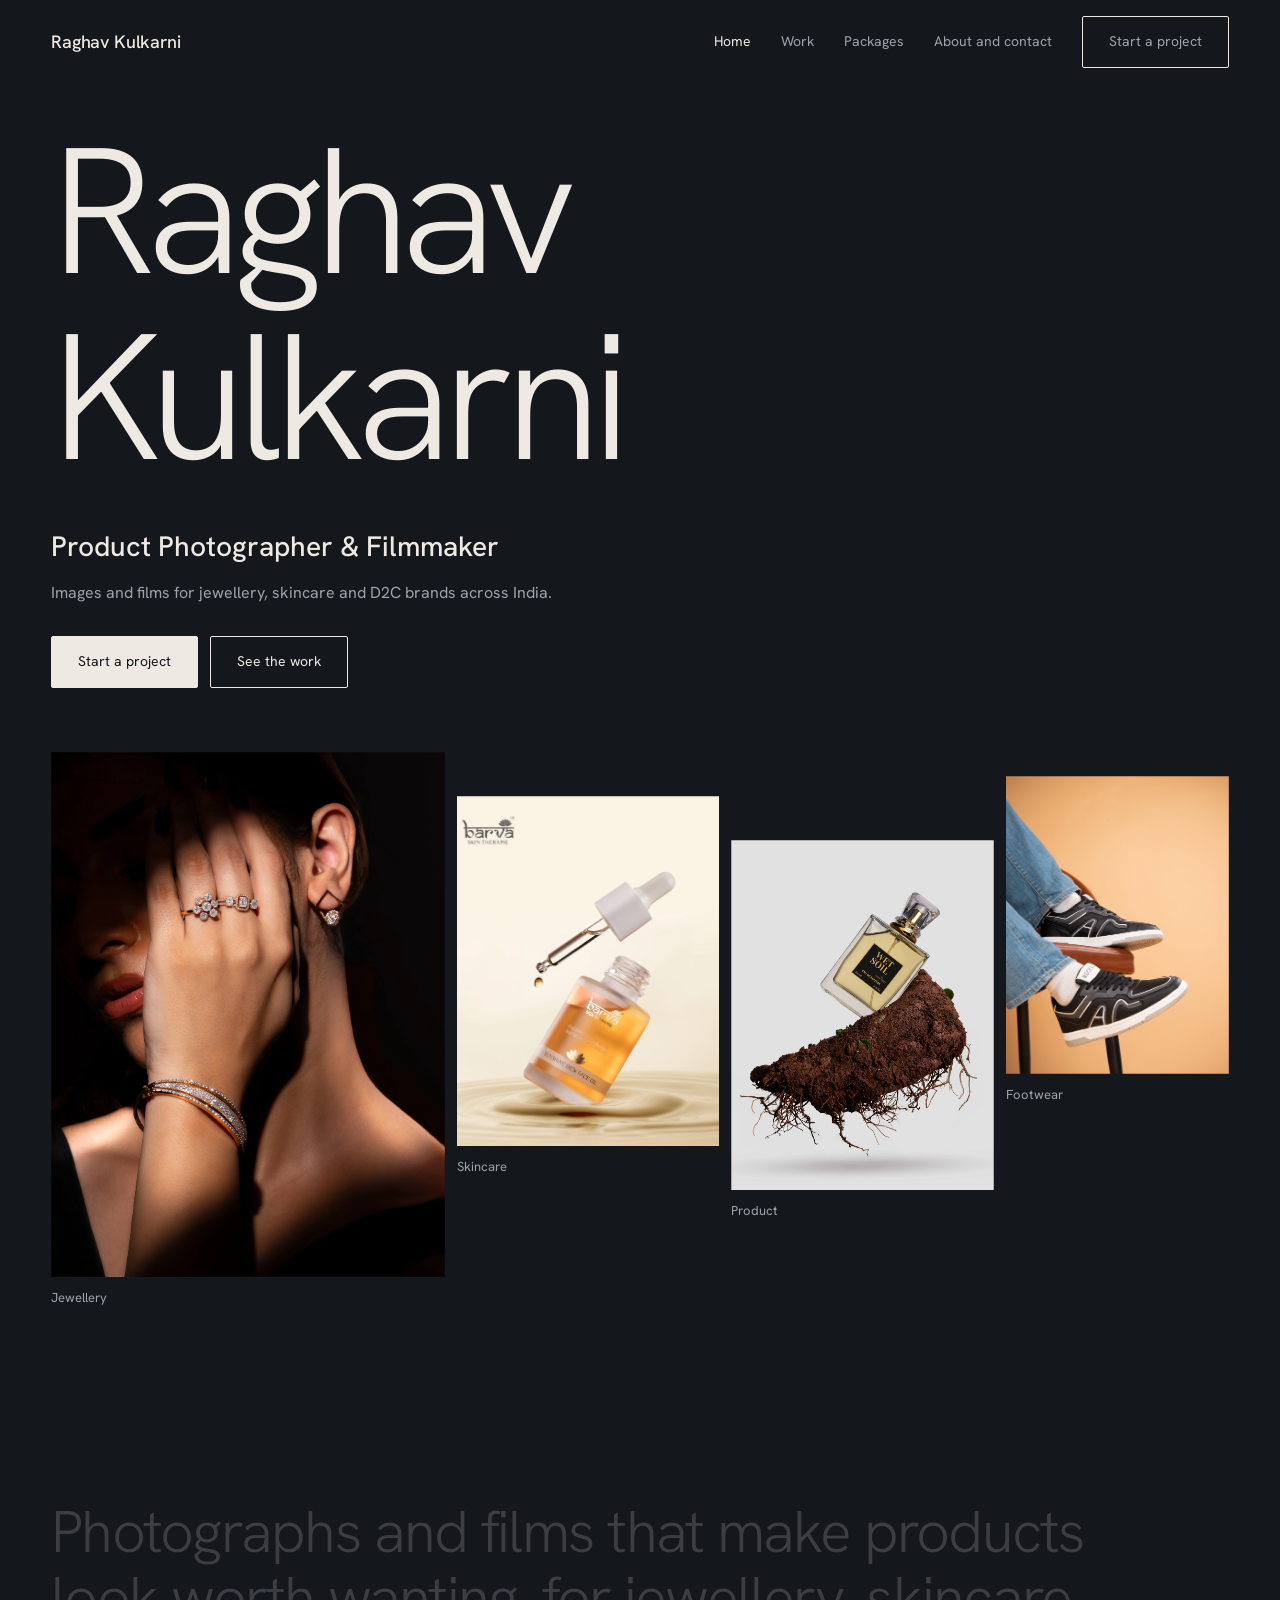
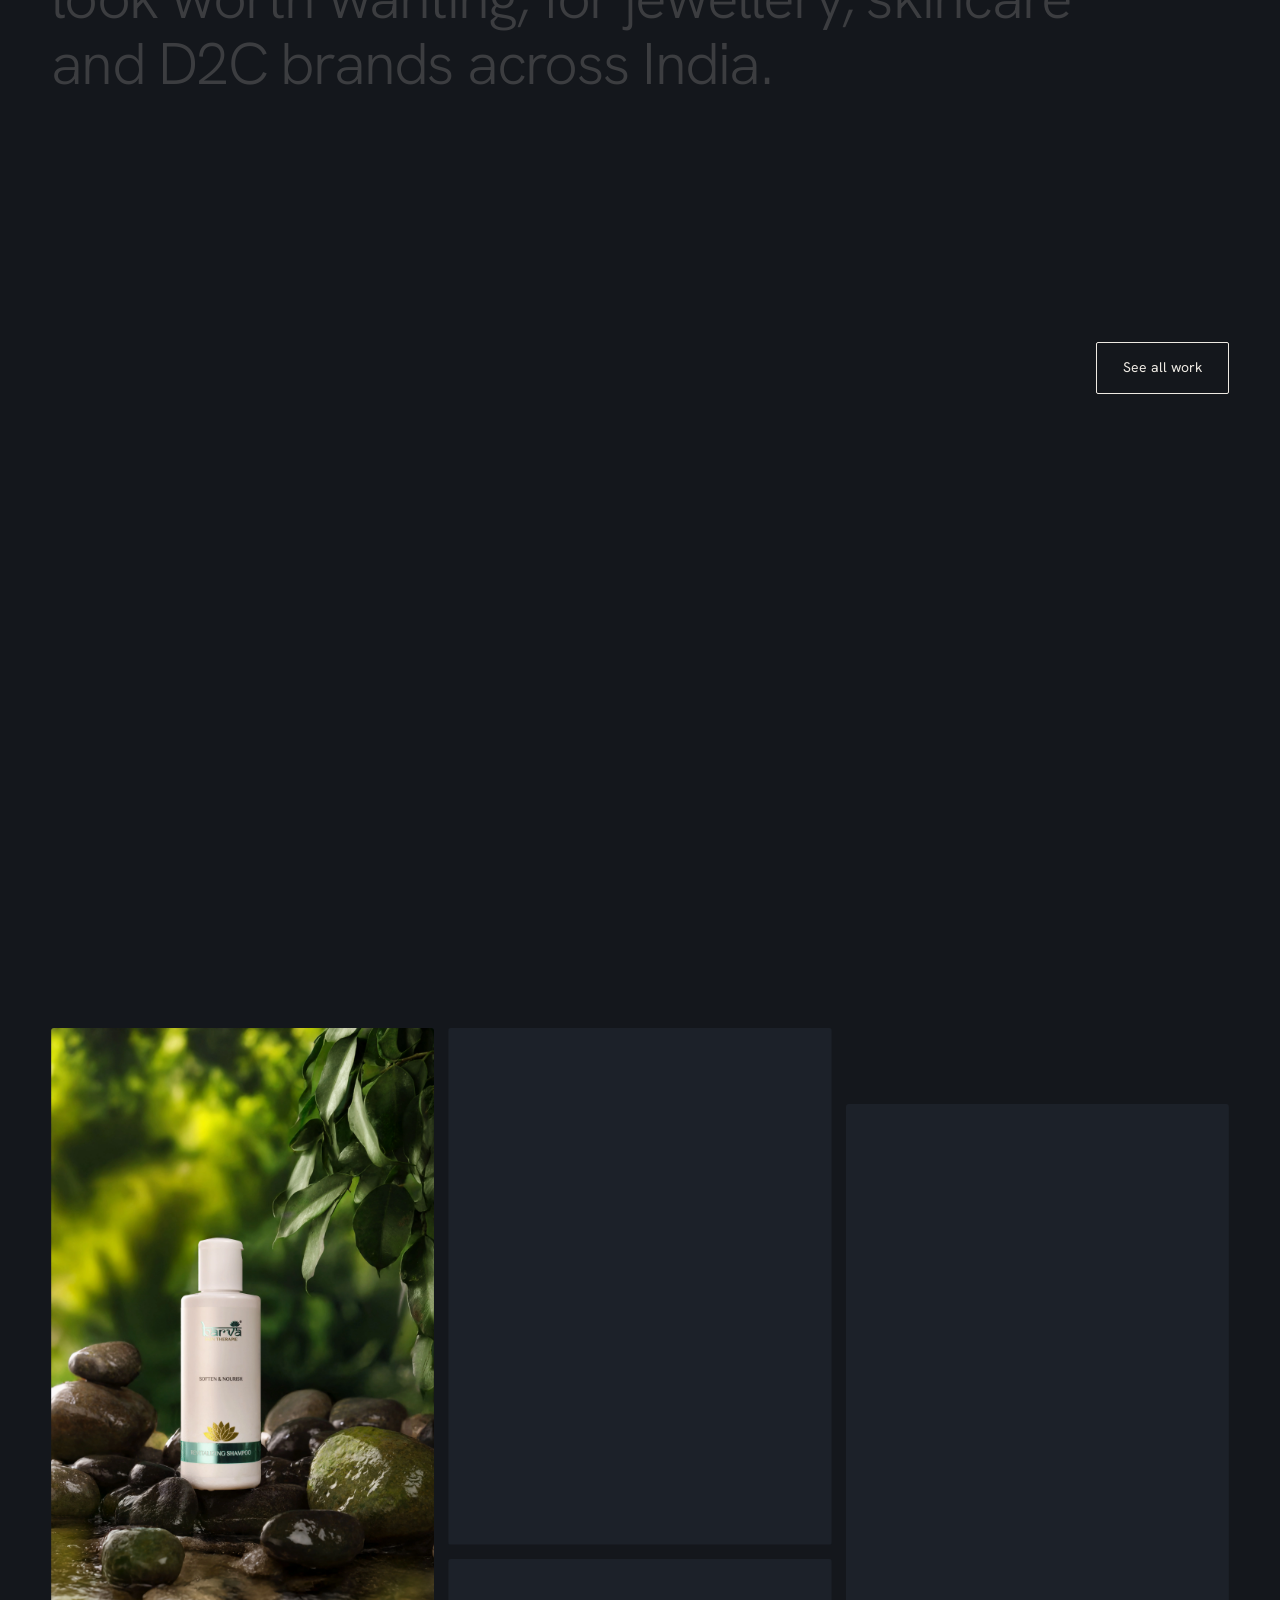
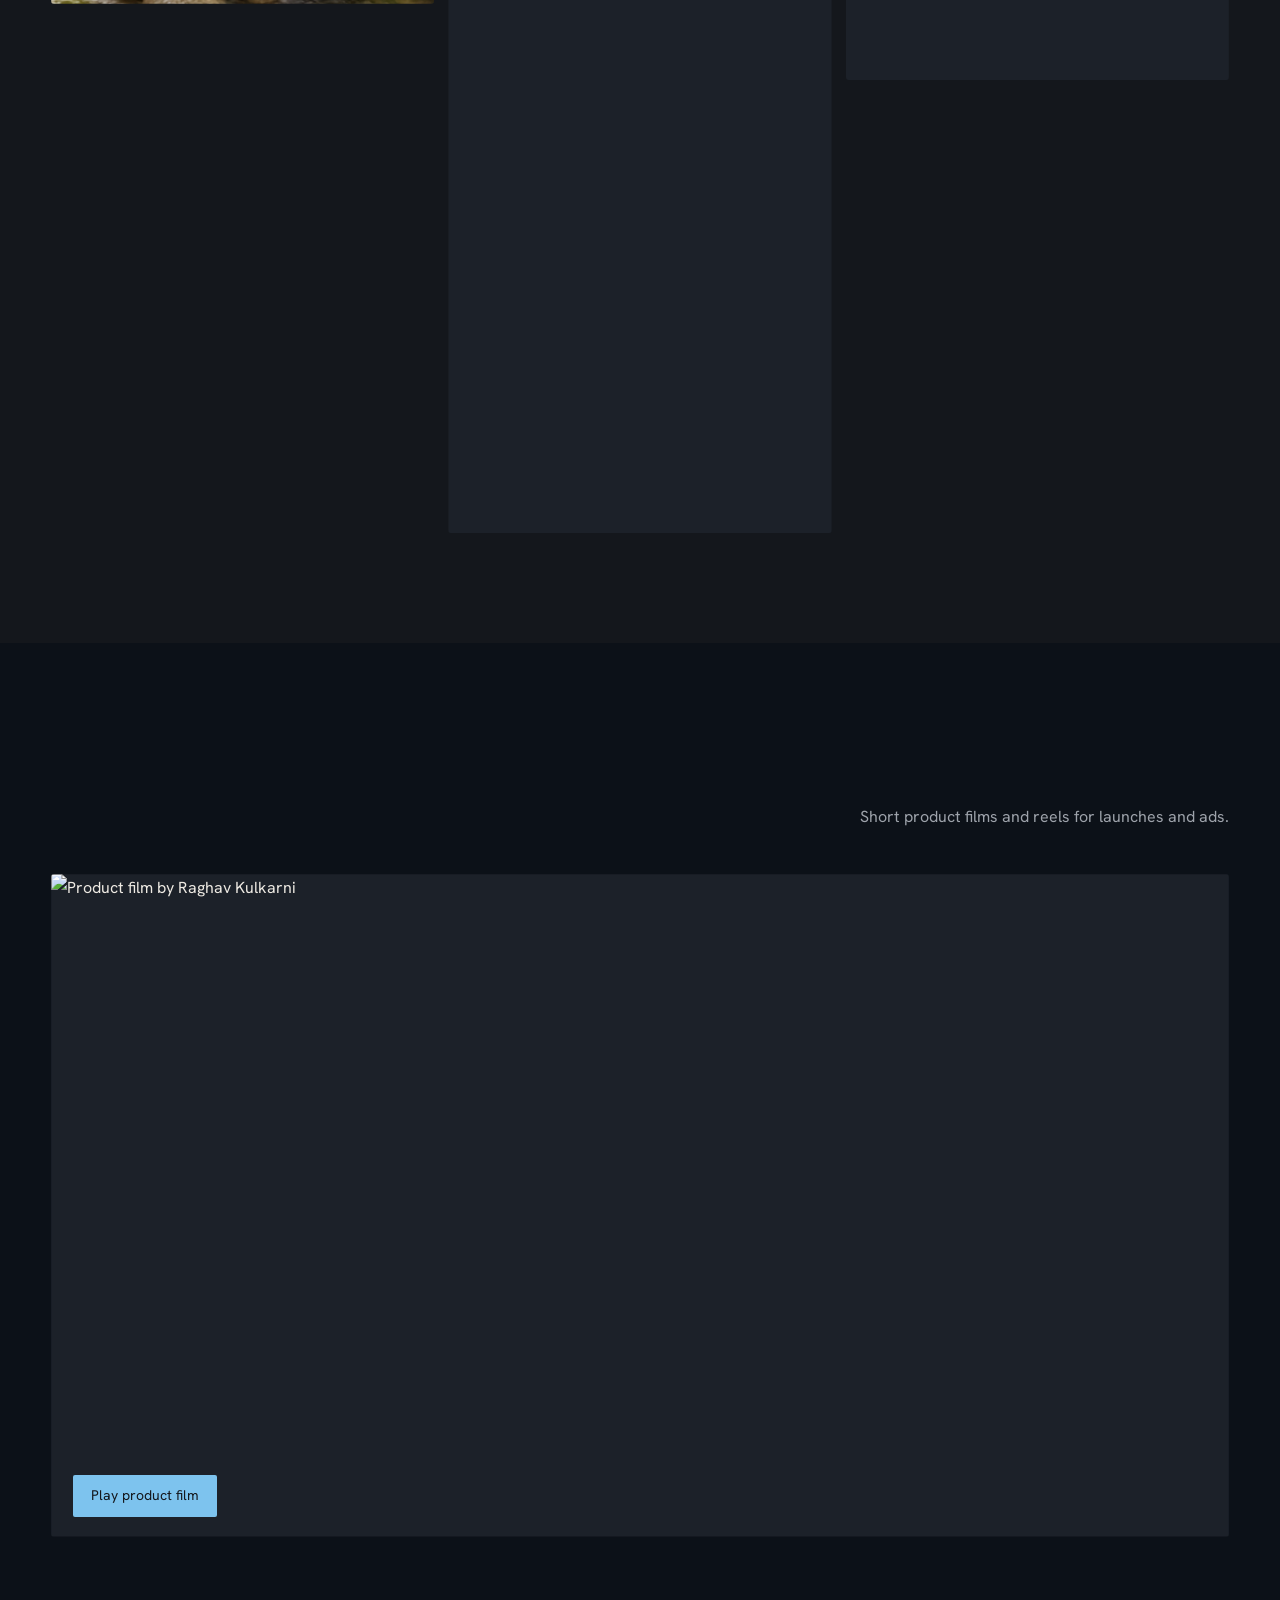
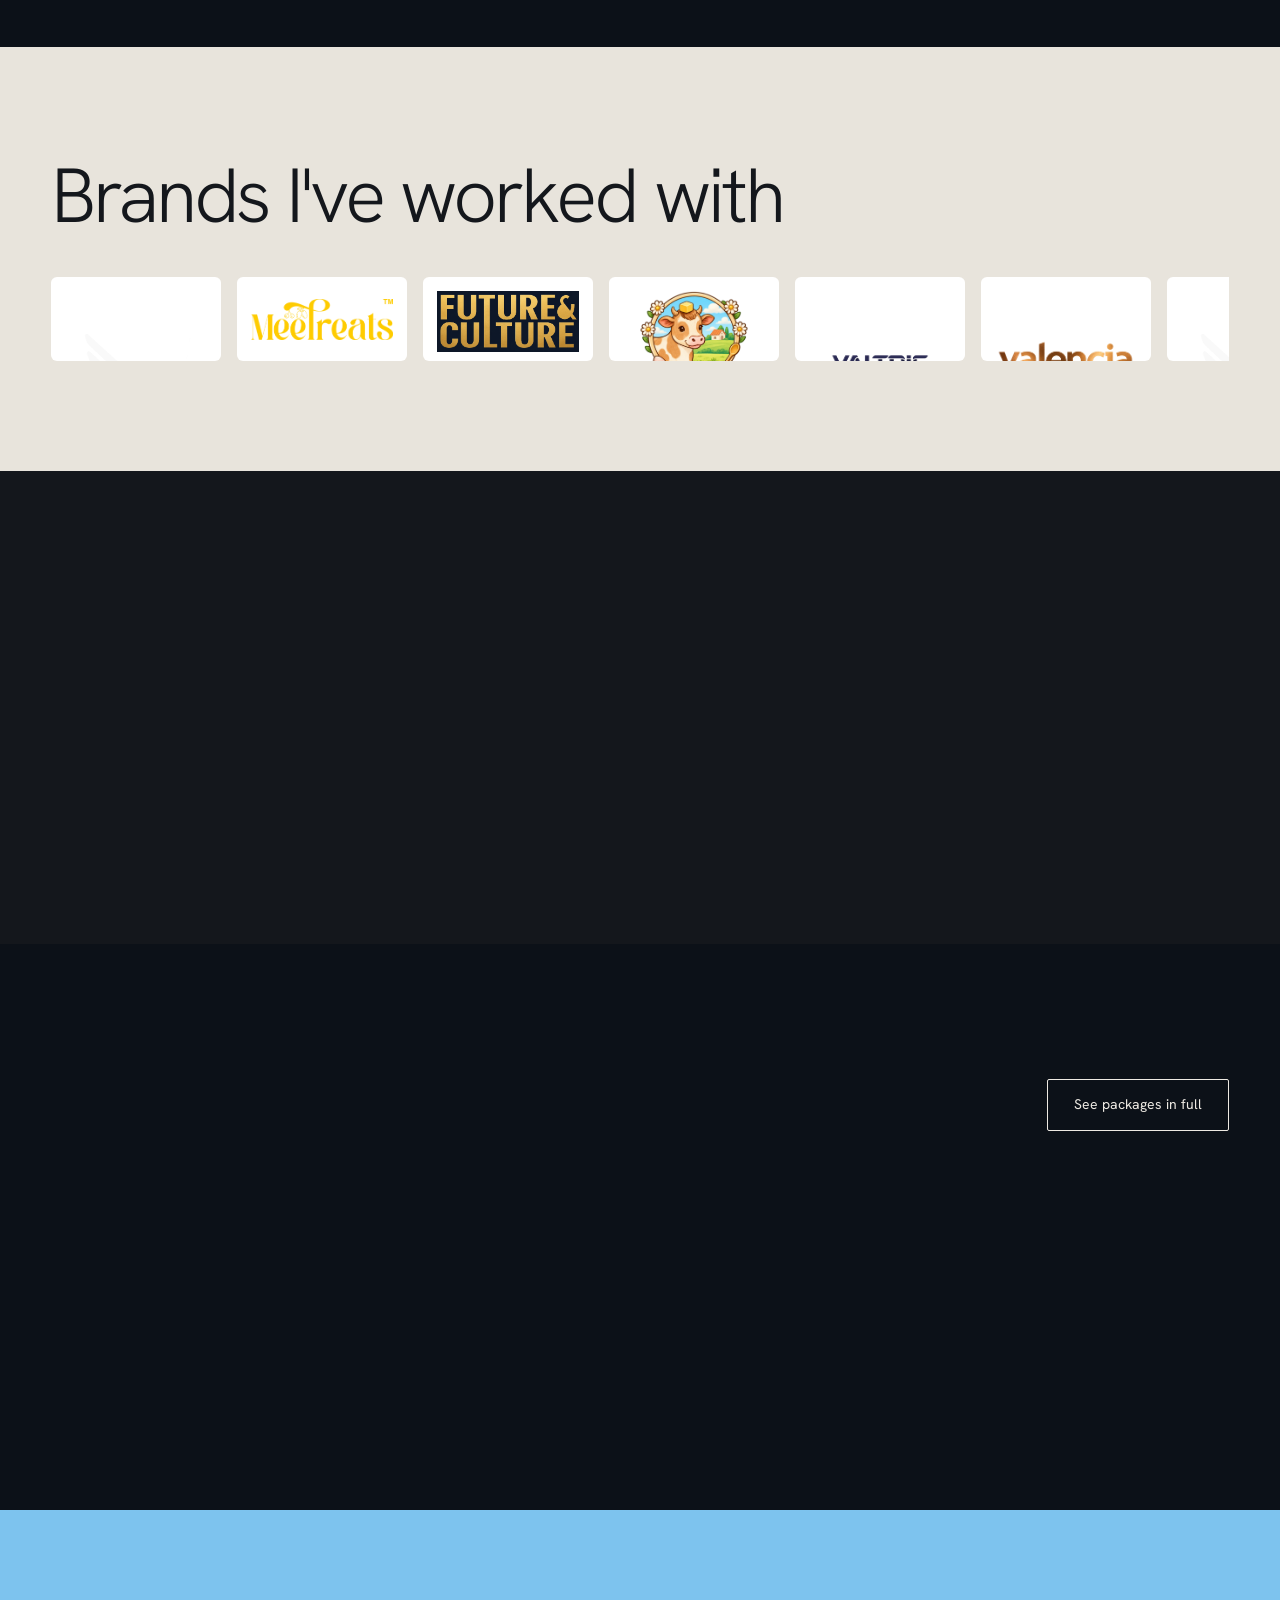
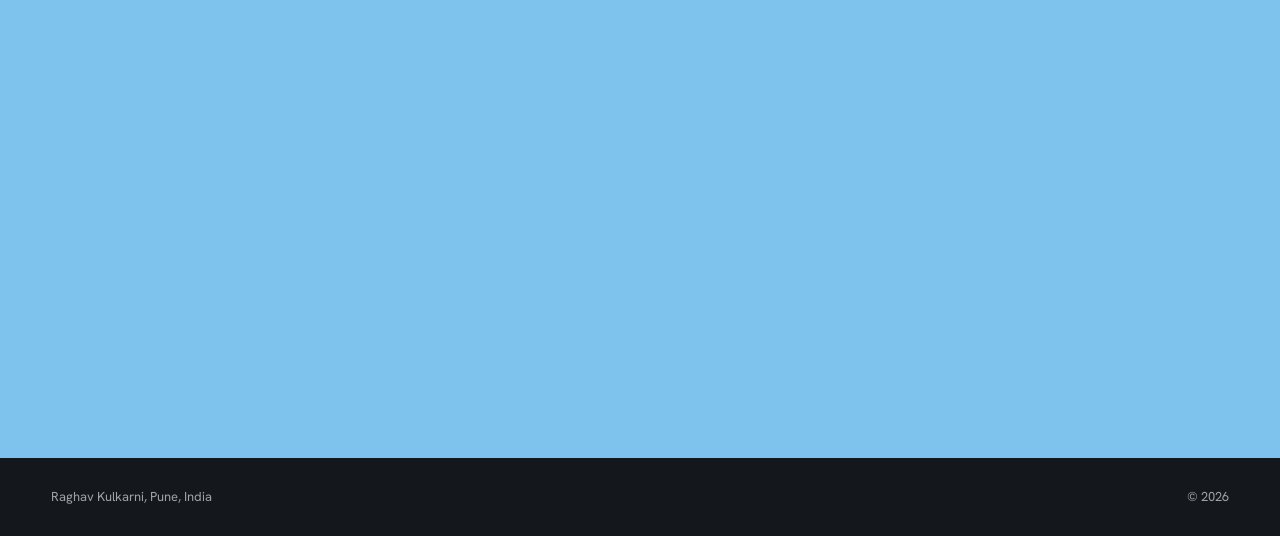
==== commit 7f5fc2e1: "Add files via upload" ====
--- a/index.html
+++ b/index.html
@@ -1,4 +1,4 @@
-<!DOCTYPE html><html lang="en"><head><meta charset="UTF-8"><meta name="viewport" content="width=device-width,initial-scale=1"><meta name="theme-color" content="#14171C"><script>document.documentElement.className="js"</script><link rel="preconnect" href="https://fonts.googleapis.com"><link rel="preconnect" href="https://fonts.gstatic.com" crossorigin><link href="https://fonts.googleapis.com/css2?family=Bodoni+Moda:opsz,wght@6..96,400&family=Hanken+Grotesk:wght@400;500&display=swap" rel="stylesheet"><link rel="stylesheet" href="style.css"><title>Raghav Kulkarni - Product, Jewellery &amp; Skincare Photographer in Pune</title><meta name="description" content="Product, jewellery and skincare photographer and filmmaker in Pune, India. E-commerce photography, monthly content packages and campaign shoots for D2C and fashion brands."><link rel="canonical" href="https://raghavkulkarni.in/"><meta property="og:type" content="website"><meta property="og:url" content="https://raghavkulkarni.in/"><meta property="og:title" content="Raghav Kulkarni - Product, Jewellery &amp; Skincare Photographer"><meta property="og:description" content="Photography and films for D2C, jewellery and skincare brands. Based in Pune, working across India."><meta property="og:image" content="https://raghavkulkarni.in/product7.webp"><meta name="twitter:card" content="summary_large_image"></head><body><main>
+<!DOCTYPE html><html lang="en"><head><meta charset="UTF-8"><meta name="viewport" content="width=device-width,initial-scale=1"><meta name="theme-color" content="#14171C"><script>document.documentElement.className="js"</script><link rel="preconnect" href="https://fonts.googleapis.com"><link rel="preconnect" href="https://fonts.gstatic.com" crossorigin><link href="https://fonts.googleapis.com/css2?family=Hanken+Grotesk:wght@300;400;500&display=swap" rel="stylesheet"><link rel="stylesheet" href="style.css"><title>Raghav Kulkarni - Product, Jewellery &amp; Skincare Photographer in Pune</title><meta name="description" content="Product, jewellery and skincare photographer and filmmaker in Pune, India. E-commerce photography, monthly content packages and campaign shoots for D2C and fashion brands."><link rel="canonical" href="https://raghavkulkarni.in/"><meta property="og:type" content="website"><meta property="og:url" content="https://raghavkulkarni.in/"><meta property="og:title" content="Raghav Kulkarni - Product, Jewellery &amp; Skincare Photographer"><meta property="og:description" content="Photography and films for D2C, jewellery and skincare brands. Based in Pune, working across India."><meta property="og:image" content="https://raghavkulkarni.in/product7.webp"><meta name="twitter:card" content="summary_large_image"></head><body><main>
 <section class="hero"><h1><span class="mk"><span>Raghav</span></span><span class="mk"><span style="--w:.12s">Kulkarni</span></span></h1><div class="mk role"><span style="--w:.3s">Product Photographer &amp; Filmmaker</span></div>
 <p class="l" data-r>Images and films for jewellery, skincare and D2C brands across India.</p><div class="acts" data-r><a class="btn p" data-enq="a project">Start a project</a><a class="btn" href="work.html">See the work</a></div>
 <div class="tiles">
--- a/style.css
+++ b/style.css
@@ -1,4 +1,4 @@
-:root{--bg:#14171C;--mid:#0C1118;--gr:#1C2129;--ln:#2E3540;--tx:#EEEAE3;--st:#9EA3AB;--pp:#E8E4DC;--sky:#7DC3EE;--ds:#1F5F9C;--fd:"Bodoni Moda",Georgia,serif;--fs:"Hanken Grotesk",system-ui,sans-serif;--e:cubic-bezier(.2,.7,.2,1)}
+:root{--bg:#14171C;--mid:#0C1118;--gr:#1C2129;--ln:#2E3540;--tx:#EEEAE3;--st:#9EA3AB;--pp:#E8E4DC;--sky:#7DC3EE;--ds:#1F5F9C;--fd:"Hanken Grotesk",system-ui,sans-serif;--fs:"Hanken Grotesk",system-ui,sans-serif;--e:cubic-bezier(.2,.7,.2,1)}
 @view-transition{navigation:auto}
 *{margin:0;padding:0;box-sizing:border-box}
 html{scroll-behavior:smooth}
@@ -6,14 +6,14 @@
 body.m{overflow:hidden}
 a{color:inherit;text-decoration:none}img{display:block;max-width:100%}button{font:inherit;color:inherit;background:none;border:0;cursor:pointer}
 :focus-visible{outline:2px solid var(--sky);outline-offset:3px}
-h1,h2{font-family:var(--fd);font-weight:400;line-height:1;letter-spacing:-.02em}
+h1,h2{font-family:var(--fd);font-weight:300;line-height:1;letter-spacing:-.04em}
 h2{font-size:clamp(40px,6vw,88px)}h3{font-weight:500;font-size:20px;line-height:1.2}
 .sec{padding:110px 4vw}.pg{padding-top:150px}.pp{background:var(--pp);color:var(--bg)}.mid{background:var(--mid)}
 .hd{display:flex;justify-content:space-between;align-items:flex-end;gap:30px;flex-wrap:wrap;margin-bottom:44px}
 .hd p,.mut{color:var(--st)}.acts{display:flex;gap:12px;flex-wrap:wrap;margin-top:30px}
 /* nav */
 .nav{position:fixed;top:0;left:0;right:0;z-index:40;display:flex;justify-content:space-between;align-items:center;padding:16px 4vw;transition:transform .5s var(--e),background .4s}
-.nav.sc{background:rgba(20,23,28,.95)}.nav.hd{transform:translateY(-100%)}.nav>a{font:400 22px var(--fd);position:relative;z-index:61}
+.nav.sc{background:rgba(20,23,28,.95)}.nav.hd{transform:translateY(-100%)}.nav>a{font:500 18px var(--fs);letter-spacing:-.01em;position:relative;z-index:61}
 .nav nav{display:flex;align-items:center;gap:30px;font-size:14px;color:var(--st)}
 .nav nav a:not(.btn):hover,.nav nav a.on{color:var(--tx)}.mb{display:none;position:relative;z-index:61;font-size:14px}
 /* buttons */
@@ -28,20 +28,23 @@
 .js .rv.in{opacity:1;clip-path:inset(0)}
 .rv img{width:100%;height:100%;object-fit:cover;transition:transform 1.4s var(--e) var(--w,0s)}
 .js .rv img{transform:scale(1.18)}.js .rv.in img{transform:none}.js .rv.in:hover img{transform:scale(1.045);transition:transform .9s var(--e)}
-.mk{display:block;overflow:hidden;padding-bottom:.1em}
+.mk{display:block;overflow:hidden;padding-bottom:.14em}
 .js .mk>span{display:block;transform:translateY(112%);transition:transform 1.2s var(--e) var(--w,0s)}.js.go .mk>span{transform:none}
-#intro{position:fixed;inset:0;z-index:100;background:var(--mid);display:grid;place-content:center;justify-items:center;gap:18px;transition:transform 1s var(--e);cursor:pointer}
-#intro.up{transform:translateY(-100%)}#intro b{font:400 28px var(--fd);animation:fi .8s var(--e) .1s both}
-#intro i{display:block;width:min(240px,50vw);height:1px;background:var(--sky);transform:scaleX(0);animation:ln .9s var(--e) .2s forwards}
-@keyframes ln{to{transform:none}}@keyframes fi{from{opacity:0;transform:translateY(14px)}}
+#intro{position:fixed;inset:0;z-index:100;cursor:pointer}
+.ip{position:fixed;left:0;right:0;height:50%;overflow:hidden;background:var(--mid);transition:transform 1s var(--e)}
+.ip.t{top:0}.ip.b{bottom:0}.up .ip.t{transform:translateY(-100%)}.up .ip.b{transform:translateY(100%)}
+.lw{position:absolute;left:0;right:0;height:200%;display:grid;place-items:center}.ip.t .lw{top:0}.ip.b .lw{bottom:0}
+.lw img{height:clamp(70px,14vw,130px);width:auto;max-width:70vw;object-fit:contain;animation:lg .8s var(--e) .05s both}
+.ip.t:after{content:"";position:absolute;left:0;right:0;bottom:0;height:1px;background:var(--sky);transform:scaleX(0);animation:ln .8s var(--e) .2s forwards}
+@keyframes lg{from{opacity:0;transform:scale(.92)}}@keyframes ln{to{transform:none}}@keyframes fi{from{opacity:0;transform:translateY(14px)}}
 /* hero */
 .hero{min-height:100vh;padding:130px 4vw 80px}
-.hero h1{font-size:clamp(68px,14vw,230px);line-height:.84;letter-spacing:-.04em}
+.hero h1{font-size:clamp(68px,14vw,230px);line-height:.9;letter-spacing:-.05em}
 .role{margin-top:26px;font:500 clamp(18px,2.2vw,30px)/1.3 var(--fs)}.hero .l{margin-top:10px;max-width:520px;color:var(--st)}
 .tiles{display:grid;grid-template-columns:1.5fr 1fr 1fr .85fr;gap:12px;margin-top:64px;align-items:start}
 .tiles a:nth-child(2){margin-top:44px}.tiles a:nth-child(3){margin-top:88px}.tiles a:nth-child(4){margin-top:24px}
 .tiles .rv{aspect-ratio:3/4}.tiles span{display:block;margin-top:10px;font-size:13px;color:var(--st);transition:color .3s}.tiles a:hover span{color:var(--sky)}
-.stw{font:400 clamp(30px,4.6vw,68px)/1.12 var(--fd);max-width:1100px;letter-spacing:-.02em}
+.stw{font:300 clamp(30px,4.6vw,68px)/1.12 var(--fd);max-width:1100px;letter-spacing:-.03em}
 .stw span{opacity:.18;transition:opacity .6s var(--e) calc(var(--i)*40ms)}.stw.in span{opacity:1}
 /* grid */
 .g{columns:3;column-gap:14px;transition:opacity .25s,transform .25s}.g.out{opacity:0;transform:translateY(12px)}
@@ -57,17 +60,17 @@
 .steps,.pks,.qs,.tiers{display:grid;grid-template-columns:repeat(3,1fr);gap:14px}.steps{grid-template-columns:repeat(4,1fr);gap:28px}
 .steps div{border-top:1px solid var(--ln);padding-top:18px}.steps b{font-size:14px;color:var(--sky);font-weight:400}.steps h3{margin:6px 0 8px}.steps p{font-size:14px;color:var(--st)}
 .pk{display:block;padding:30px;background:var(--gr);border:1px solid var(--ln);border-radius:3px;transition:transform .5s var(--e),border-color .4s}.pk:hover{transform:translateY(-6px);border-color:var(--sky)}
-.pk b{display:block;font:400 clamp(28px,3vw,40px) var(--fd);margin-top:16px}.pk p{color:var(--st);font-size:14px}
-.q{border-top:1px solid var(--ln);padding-top:16px}.q p{font:400 24px/1.3 var(--fd)}.q span{font-size:14px;color:var(--st)}
+.pk b{display:block;font:300 clamp(28px,3vw,40px) var(--fd);margin-top:16px}.pk p{color:var(--st);font-size:14px}
+.q{border-top:1px solid var(--ln);padding-top:16px}.q p{font:300 24px/1.3 var(--fd)}.q span{font-size:14px;color:var(--st)}
 .cta{background:var(--sky);color:var(--bg);padding:120px 4vw}.cta h2{max-width:1000px}.cta p{margin-top:18px;max-width:520px}
 .cta .btn{border-color:var(--bg)}.cta .btn:before{background:var(--bg)}.cta .btn:hover{color:var(--sky);border-color:var(--bg)}.cta .btn.p{background:var(--bg);color:var(--tx)}
 /* packages */
 .ptabs{display:grid;grid-template-columns:repeat(3,1fr);gap:10px;margin-bottom:12px}
 .ptabs button{text-align:left;padding:24px;border:1px solid var(--ln);border-radius:3px;transition:background .4s,border-color .4s}.ptabs button:hover{border-color:var(--sky)}
-.ptabs button.on{background:var(--tx);color:var(--bg);border-color:var(--tx)}.ptabs b{display:block;font:400 clamp(26px,2.8vw,38px)/1.1 var(--fd);margin-top:8px}.ptabs small{font-size:13px;opacity:.7}
+.ptabs button.on{background:var(--tx);color:var(--bg);border-color:var(--tx)}.ptabs b{display:block;font:300 clamp(26px,2.8vw,38px)/1.1 var(--fd);margin-top:8px}.ptabs small{font-size:13px;opacity:.7}
 .pan{padding:34px;background:var(--gr);border-radius:3px}.pan[hidden]{display:none}.pan:not([hidden]){animation:fi .7s var(--e)}.intro{max-width:660px;color:var(--st)}
 .tiers{margin-top:28px}.tier{display:flex;flex-direction:column;padding:28px;background:var(--bg);border:1px solid var(--ln);border-radius:3px;transition:transform .5s var(--e),border-color .4s}.tier:hover{transform:translateY(-6px);border-color:var(--sky)}
-.tier .pr{font:400 clamp(34px,3.4vw,46px)/1.1 var(--fd);margin-top:14px}.tier .pr small{font:400 13px var(--fs);color:var(--st)}.tier ul{margin:16px 0 26px}.tier .btn{margin-top:auto}
+.tier .pr{font:300 clamp(34px,3.4vw,46px)/1.1 var(--fd);margin-top:14px}.tier .pr small{font:400 13px var(--fs);color:var(--st)}.tier ul{margin:16px 0 26px}.tier .btn{margin-top:auto}
 .cols{display:grid;grid-template-columns:1fr 1fr;gap:40px;margin-top:28px}.cols h4{font-weight:500;margin-bottom:6px}
 ul.l{list-style:none;color:var(--st);font-size:14px;line-height:1.8}ul.l li{padding-left:14px;position:relative}ul.l li:before{content:"–";position:absolute;left:0}
 .rt{display:flex;justify-content:space-between;gap:16px;padding:12px 0;border-bottom:1px solid var(--ln);font-size:14px}
@@ -80,7 +83,7 @@
 @media(max-width:900px){.tiles{grid-template-columns:1fr 1fr}.tiles a:nth-child(n){margin-top:0}.tiles a:nth-child(even){margin-top:36px}
 .pks,.tiers,.cols,.ptabs,.ab,.steps,.qs{grid-template-columns:1fr}.g{columns:2;column-gap:8px}.g>.rv{margin-bottom:8px}.pan{padding:22px}.sec{padding:80px 4vw}}
 @media(max-width:800px){.mb{display:block}
-.nav nav{position:fixed;inset:0;z-index:60;background:var(--mid);flex-direction:column;justify-content:center;gap:16px;font:400 42px var(--fd);color:var(--tx);clip-path:circle(0 at 100% 0);transition:clip-path .7s var(--e)}
+.nav nav{position:fixed;inset:0;z-index:60;background:var(--mid);flex-direction:column;justify-content:center;gap:16px;font:300 42px var(--fd);color:var(--tx);clip-path:circle(0 at 100% 0);transition:clip-path .7s var(--e)}
 .m .nav nav{clip-path:circle(150% at 100% 0)}.m .nav{transform:none}.nav nav a{opacity:0;transform:translateY(20px);transition:opacity .5s var(--e),transform .5s var(--e)}
 .m .nav nav a{opacity:1;transform:none;transition-delay:calc(.2s + var(--i)*.07s)}.nav nav .btn{font:500 15px var(--fs);margin-top:14px}}
 @media(prefers-reduced-motion:reduce){*,:before,:after{animation:none!important;transition:none!important;scroll-behavior:auto!important}
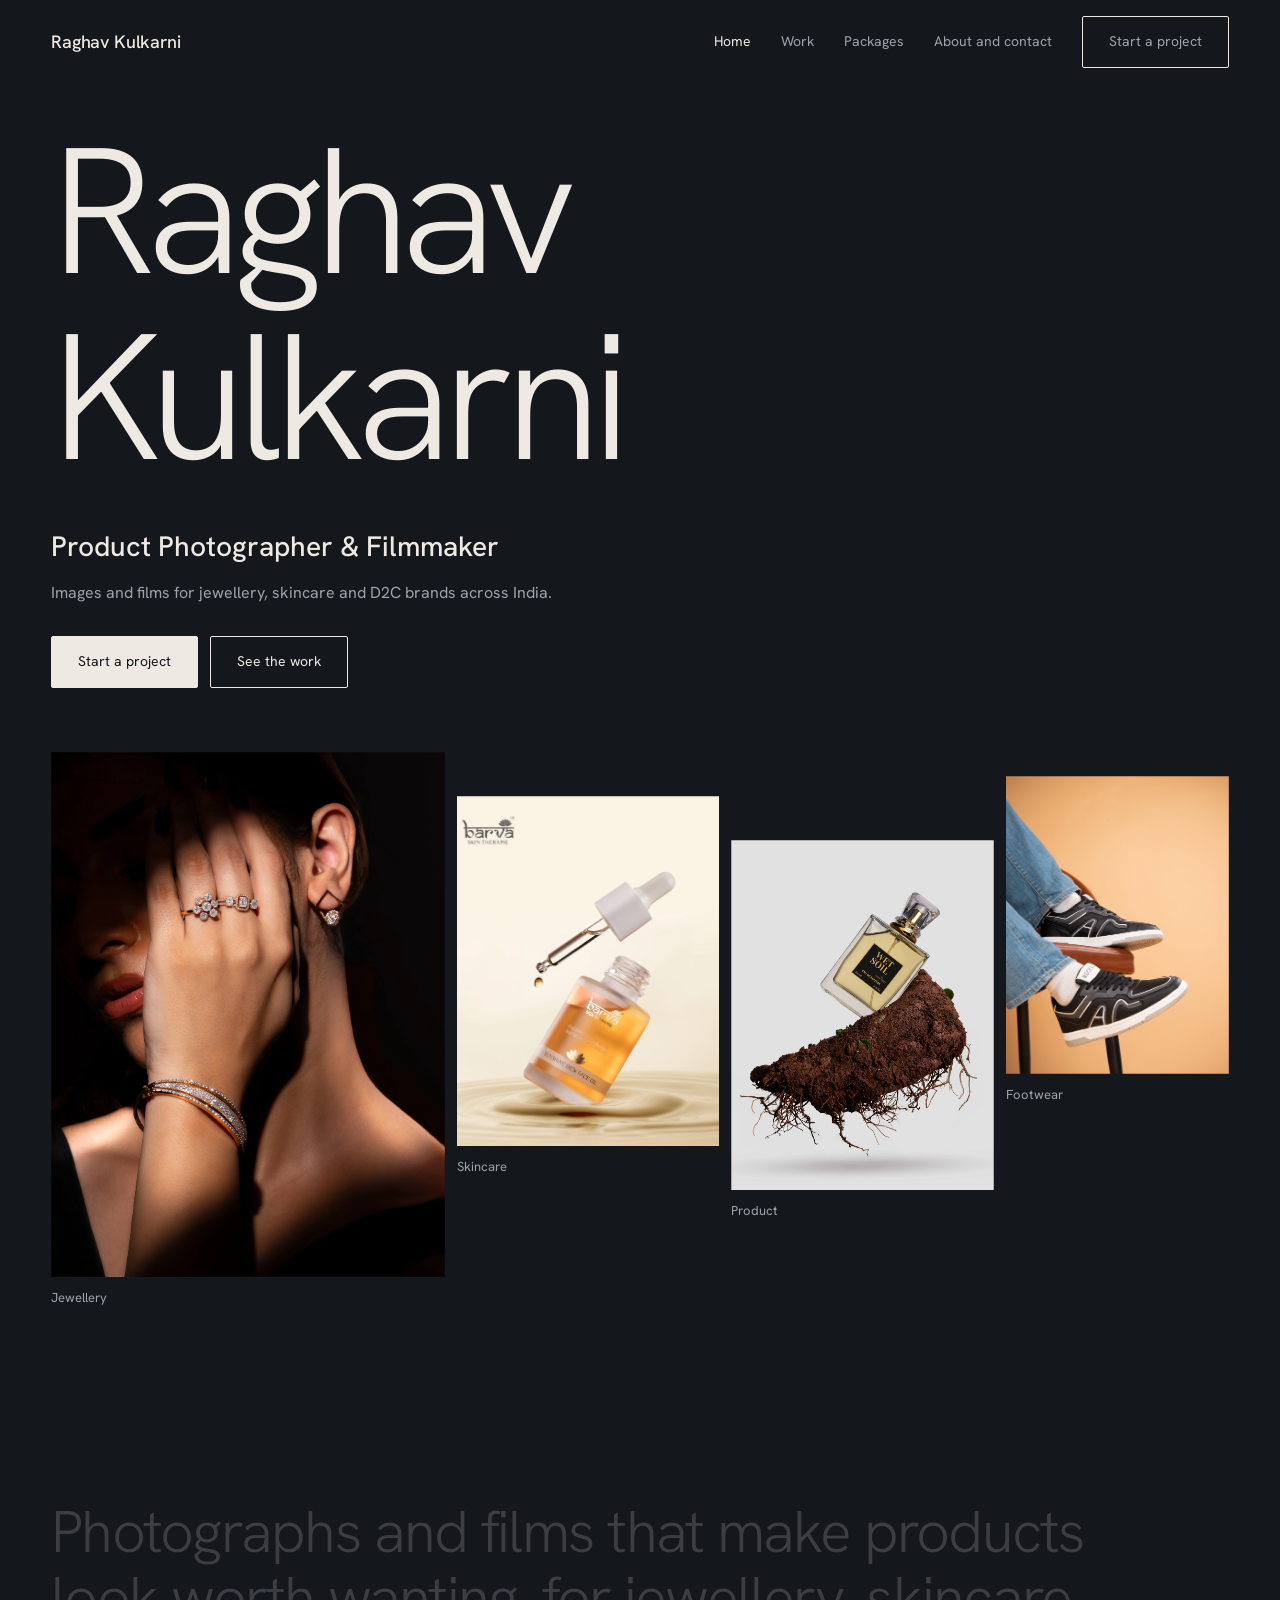
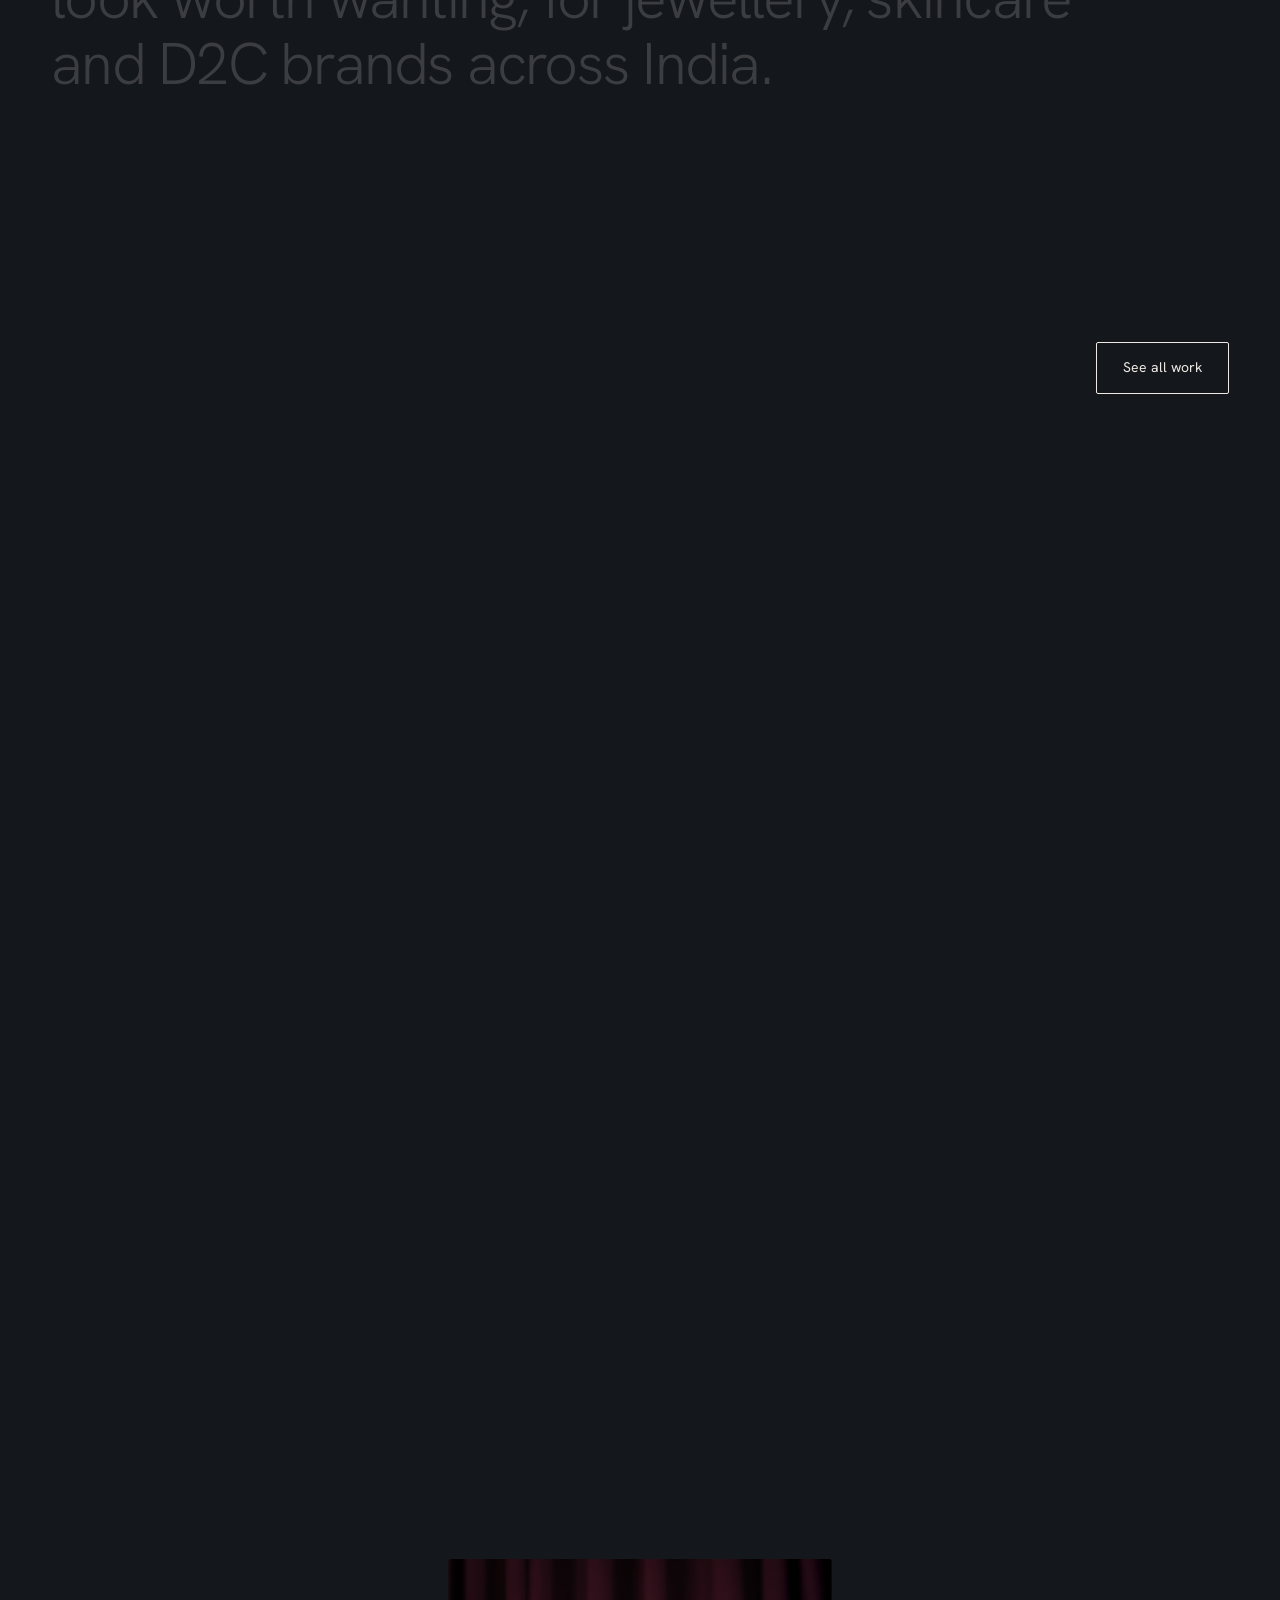
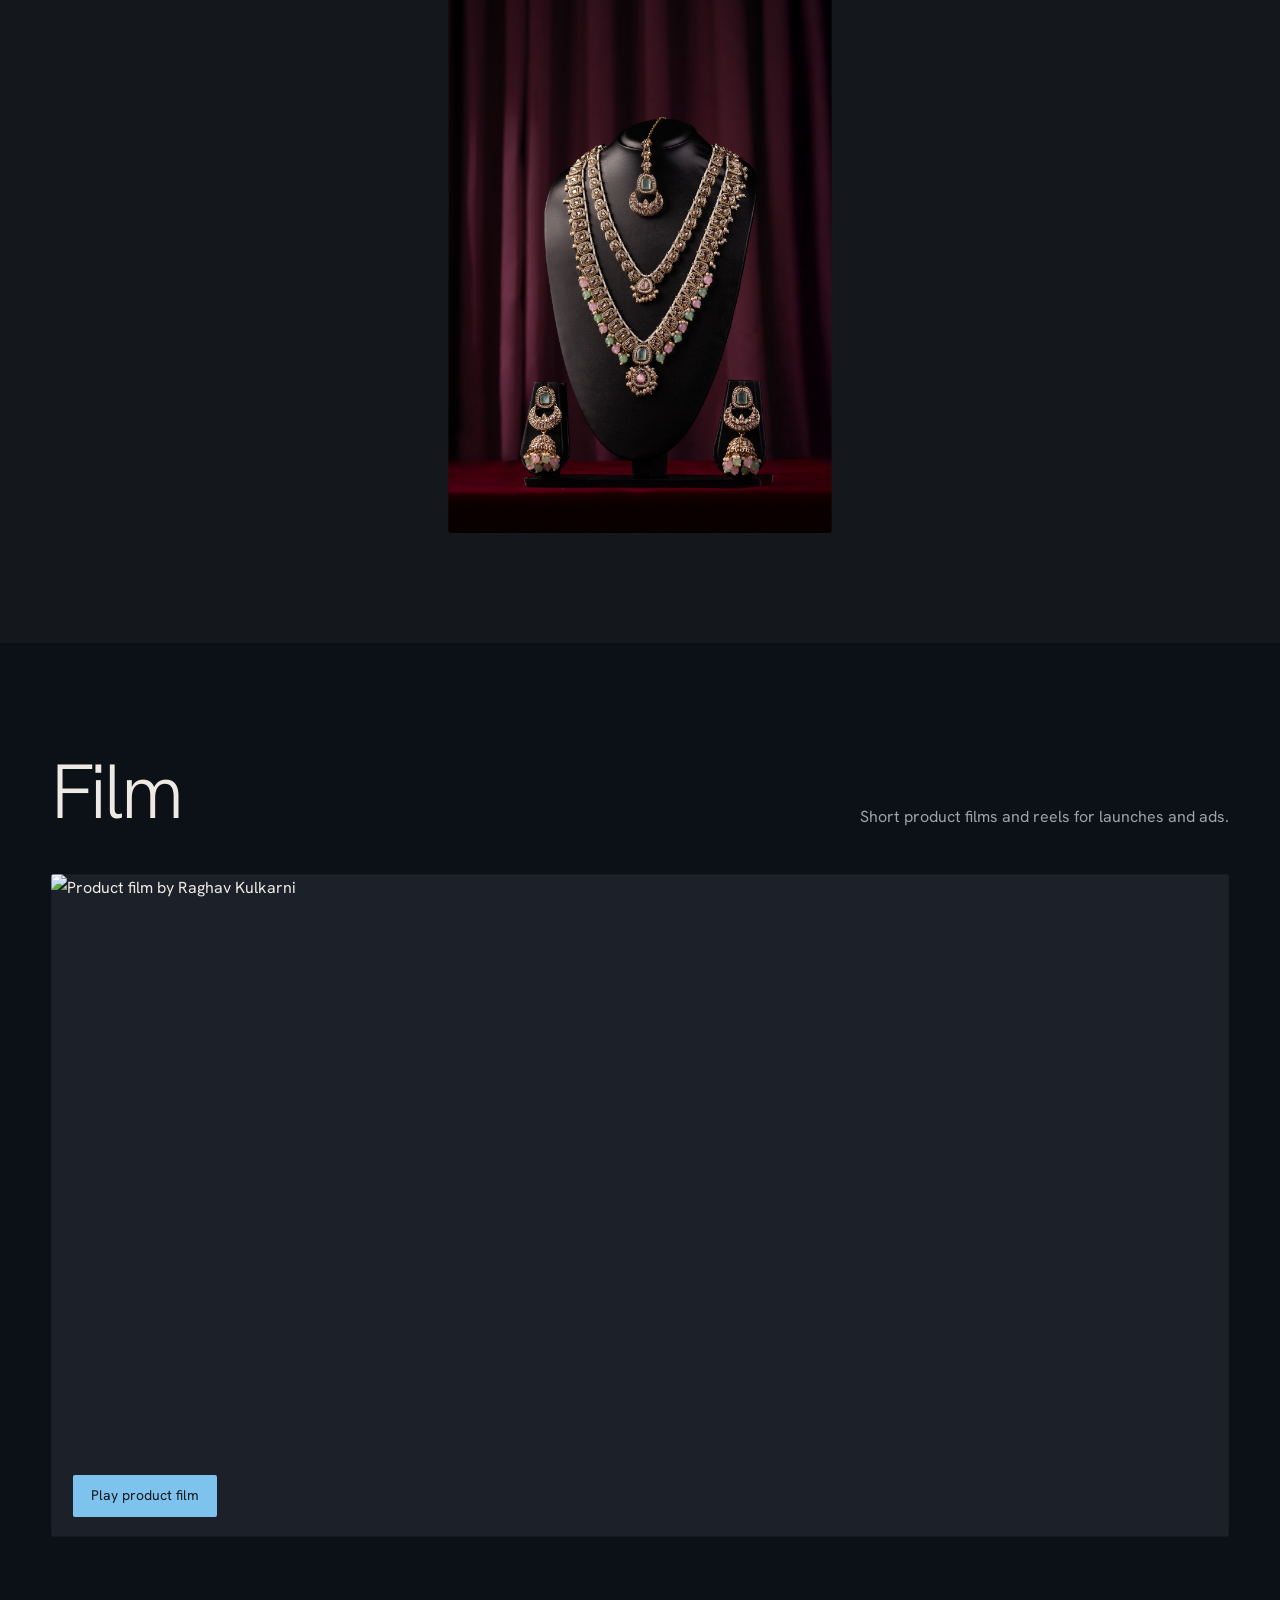
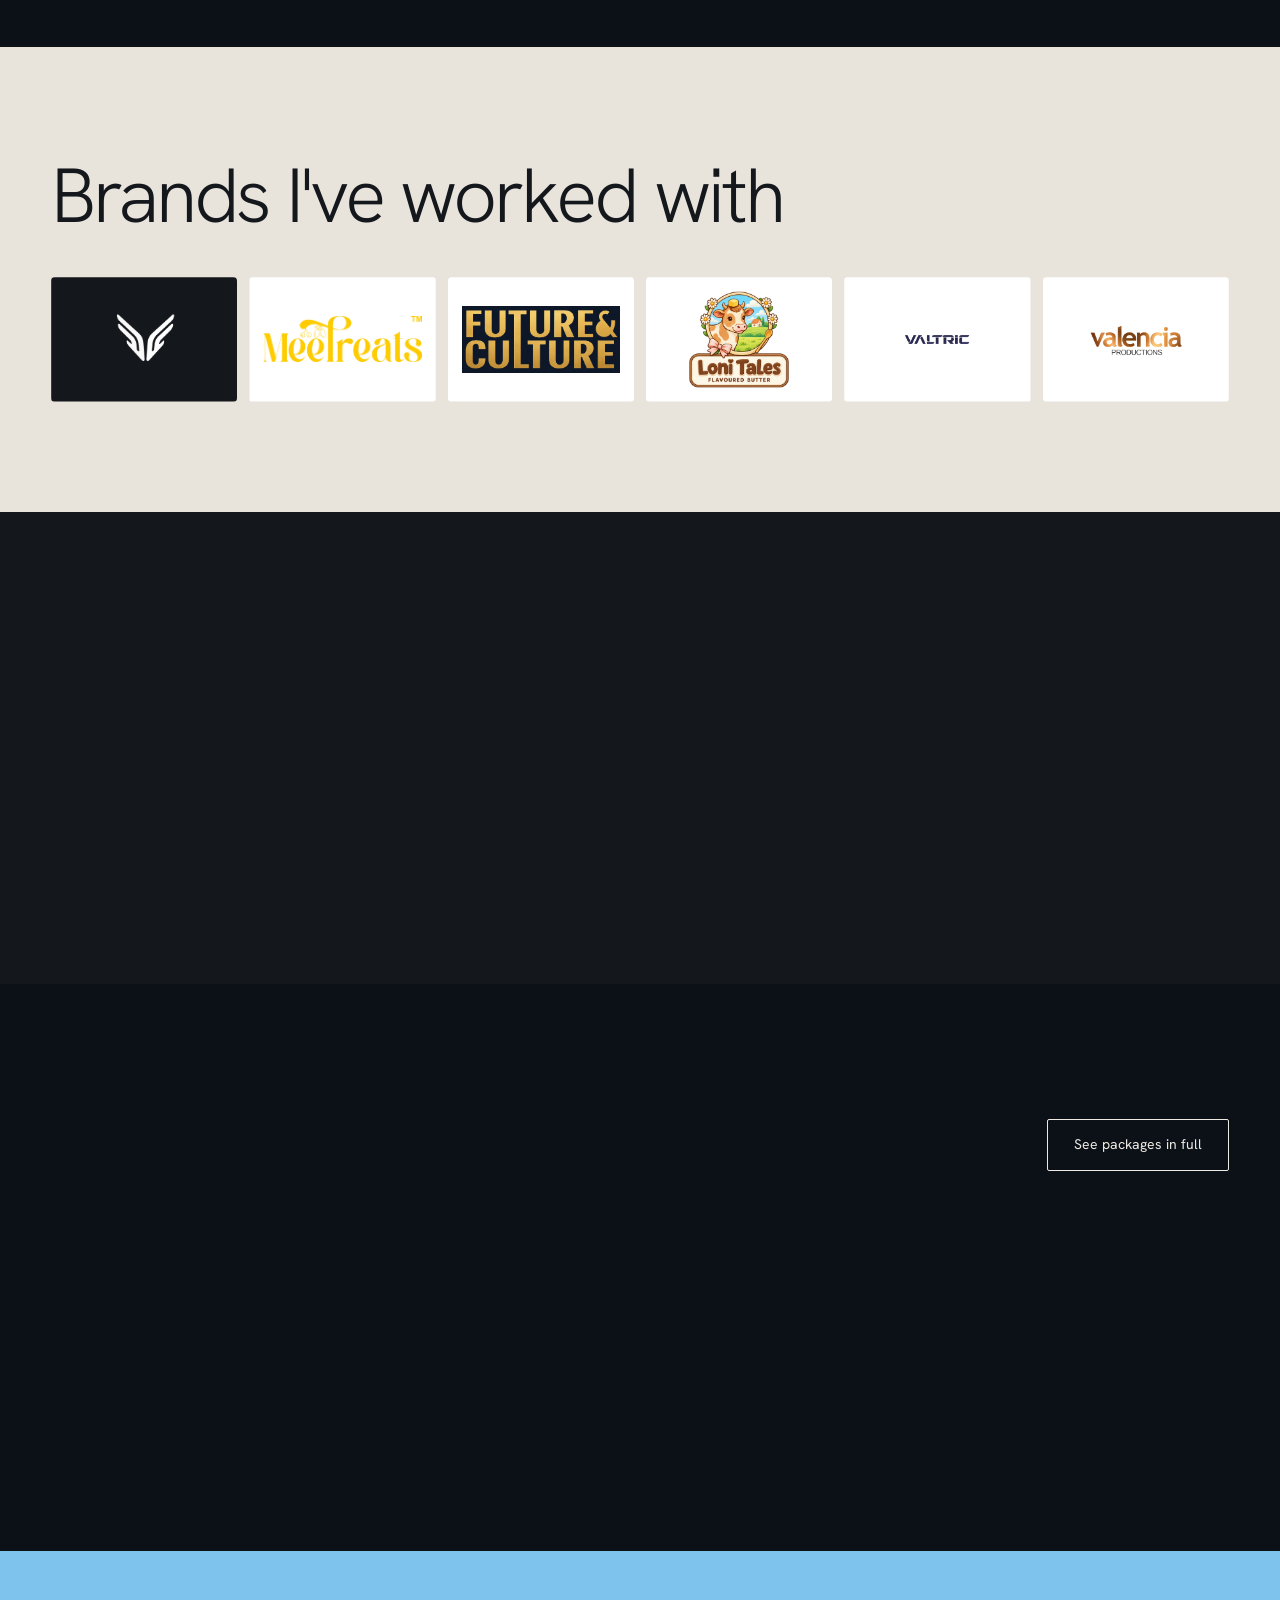
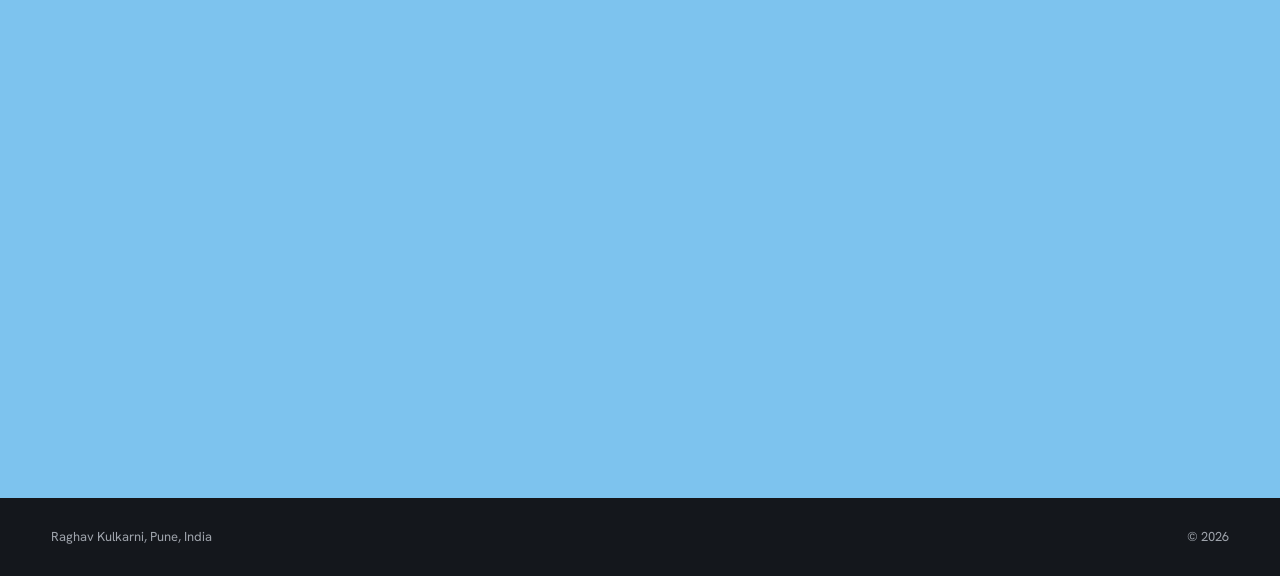
==== commit 4ebc88b1: "Add files via upload" ====
--- a/index.html
+++ b/index.html
@@ -1,4 +1,4 @@
-<!DOCTYPE html><html lang="en"><head><meta charset="UTF-8"><meta name="viewport" content="width=device-width,initial-scale=1"><meta name="theme-color" content="#14171C"><script>document.documentElement.className="js"</script><link rel="preconnect" href="https://fonts.googleapis.com"><link rel="preconnect" href="https://fonts.gstatic.com" crossorigin><link href="https://fonts.googleapis.com/css2?family=Hanken+Grotesk:wght@300;400;500&display=swap" rel="stylesheet"><link rel="stylesheet" href="style.css"><title>Raghav Kulkarni - Product, Jewellery &amp; Skincare Photographer in Pune</title><meta name="description" content="Product, jewellery and skincare photographer and filmmaker in Pune, India. E-commerce photography, monthly content packages and campaign shoots for D2C and fashion brands."><link rel="canonical" href="https://raghavkulkarni.in/"><meta property="og:type" content="website"><meta property="og:url" content="https://raghavkulkarni.in/"><meta property="og:title" content="Raghav Kulkarni - Product, Jewellery &amp; Skincare Photographer"><meta property="og:description" content="Photography and films for D2C, jewellery and skincare brands. Based in Pune, working across India."><meta property="og:image" content="https://raghavkulkarni.in/product7.webp"><meta name="twitter:card" content="summary_large_image"></head><body><main>
+<!DOCTYPE html><html lang="en"><head><meta charset="UTF-8"><meta name="viewport" content="width=device-width,initial-scale=1"><meta name="theme-color" content="#14171C"><script>document.documentElement.className="js"</script><link rel="preconnect" href="https://fonts.googleapis.com"><link rel="preconnect" href="https://fonts.gstatic.com" crossorigin><link href="https://fonts.googleapis.com/css2?family=Hanken+Grotesk:wght@300;400;500&display=swap" rel="stylesheet"><link rel="stylesheet" href="style.css?v=4"><title>Raghav Kulkarni - Product, Jewellery &amp; Skincare Photographer in Pune</title><meta name="description" content="Product, jewellery and skincare photographer and filmmaker in Pune, India. E-commerce photography, monthly content packages and campaign shoots for D2C and fashion brands."><link rel="canonical" href="https://raghavkulkarni.in/"><meta property="og:type" content="website"><meta property="og:url" content="https://raghavkulkarni.in/"><meta property="og:title" content="Raghav Kulkarni - Product, Jewellery &amp; Skincare Photographer"><meta property="og:description" content="Photography and films for D2C, jewellery and skincare brands. Based in Pune, working across India."><meta property="og:image" content="https://raghavkulkarni.in/product7.webp"><meta name="twitter:card" content="summary_large_image"></head><body><main>
 <section class="hero"><h1><span class="mk"><span>Raghav</span></span><span class="mk"><span style="--w:.12s">Kulkarni</span></span></h1><div class="mk role"><span style="--w:.3s">Product Photographer &amp; Filmmaker</span></div>
 <p class="l" data-r>Images and films for jewellery, skincare and D2C brands across India.</p><div class="acts" data-r><a class="btn p" data-enq="a project">Start a project</a><a class="btn" href="work.html">See the work</a></div>
 <div class="tiles">
@@ -17,4 +17,4 @@
 <a class="pk" href="packages.html"><p>E-commerce Photography</p><b>Starts from ₹1,500</b><p>For simple products</p></a><a class="pk" href="packages.html"><p>Monthly Content</p><b>Starts from ₹15,000</b><p>per month</p></a><a class="pk" href="packages.html"><p>Brand Campaign</p><b>Custom quote</b><p>Priced to your brief</p></a></div></section>
 <section class="sec" id="tst"><div class="hd"><h2 data-r>What clients say</h2></div><div class="qs"></div></section>
 <section class="cta"><h2 data-r>Tell me about your brand and products</h2><p data-r>I'll reply with a plan and a quote. I take on a small number of ongoing monthly clients.</p><div class="acts" data-r><a class="btn p" data-enq="a project">Start a project</a><a class="btn" href="packages.html">See packages</a></div></section>
-</main><script src="data.js"></script><script src="main.js"></script></body></html>
+</main><script src="data.js?v=4"></script><script src="main.js?v=4"></script></body></html>
--- a/style.css
+++ b/style.css
@@ -56,7 +56,9 @@
 .film{position:relative;aspect-ratio:16/9;cursor:pointer;border-radius:3px}.film span{position:absolute;z-index:2;left:22px;bottom:20px;background:var(--sky);color:var(--bg);padding:9px 18px;font-size:14px;border-radius:2px}
 .mq{overflow:hidden}.mt{display:flex;width:max-content;animation:mq 45s linear infinite}.mq:hover .mt,.mq:focus-within .mt{animation-play-state:paused}
 @keyframes mq{to{transform:translateX(-25%)}}
-.lg{flex:none;width:170px;height:84px;margin-right:16px;background:#fff;border-radius:6px;display:grid;place-items:center;padding:14px}.lg img{max-width:100%;max-height:100%;object-fit:contain}
+.lg{position:relative;flex:none;width:170px;height:84px;margin-right:16px;background:#fff;border-radius:4px}
+.lg img{position:absolute;inset:14px;width:calc(100% - 28px);height:calc(100% - 28px);object-fit:contain}
+.lgs{display:grid;grid-template-columns:repeat(6,1fr);gap:12px}.lgs .lg{width:auto;height:auto;aspect-ratio:3/2;margin:0}.lgs .lg:hover{box-shadow:0 0 0 2px var(--ds)}
 .steps,.pks,.qs,.tiers{display:grid;grid-template-columns:repeat(3,1fr);gap:14px}.steps{grid-template-columns:repeat(4,1fr);gap:28px}
 .steps div{border-top:1px solid var(--ln);padding-top:18px}.steps b{font-size:14px;color:var(--sky);font-weight:400}.steps h3{margin:6px 0 8px}.steps p{font-size:14px;color:var(--st)}
 .pk{display:block;padding:30px;background:var(--gr);border:1px solid var(--ln);border-radius:3px;transition:transform .5s var(--e),border-color .4s}.pk:hover{transform:translateY(-6px);border-color:var(--sky)}
@@ -88,3 +90,4 @@
 .m .nav nav a{opacity:1;transform:none;transition-delay:calc(.2s + var(--i)*.07s)}.nav nav .btn{font:500 15px var(--fs);margin-top:14px}}
 @media(prefers-reduced-motion:reduce){*,:before,:after{animation:none!important;transition:none!important;scroll-behavior:auto!important}
 .js [data-r],.js .mk>span,.js .rv,.js .rv img{opacity:1!important;transform:none!important;clip-path:none!important}#intro{display:none}.stw span{opacity:1!important}.lg[data-d]{display:none}.mt{flex-wrap:wrap;width:auto}}
+@media(max-width:900px){.lgs{grid-template-columns:repeat(3,1fr)}}@media(max-width:520px){.lgs{grid-template-columns:repeat(2,1fr)}}
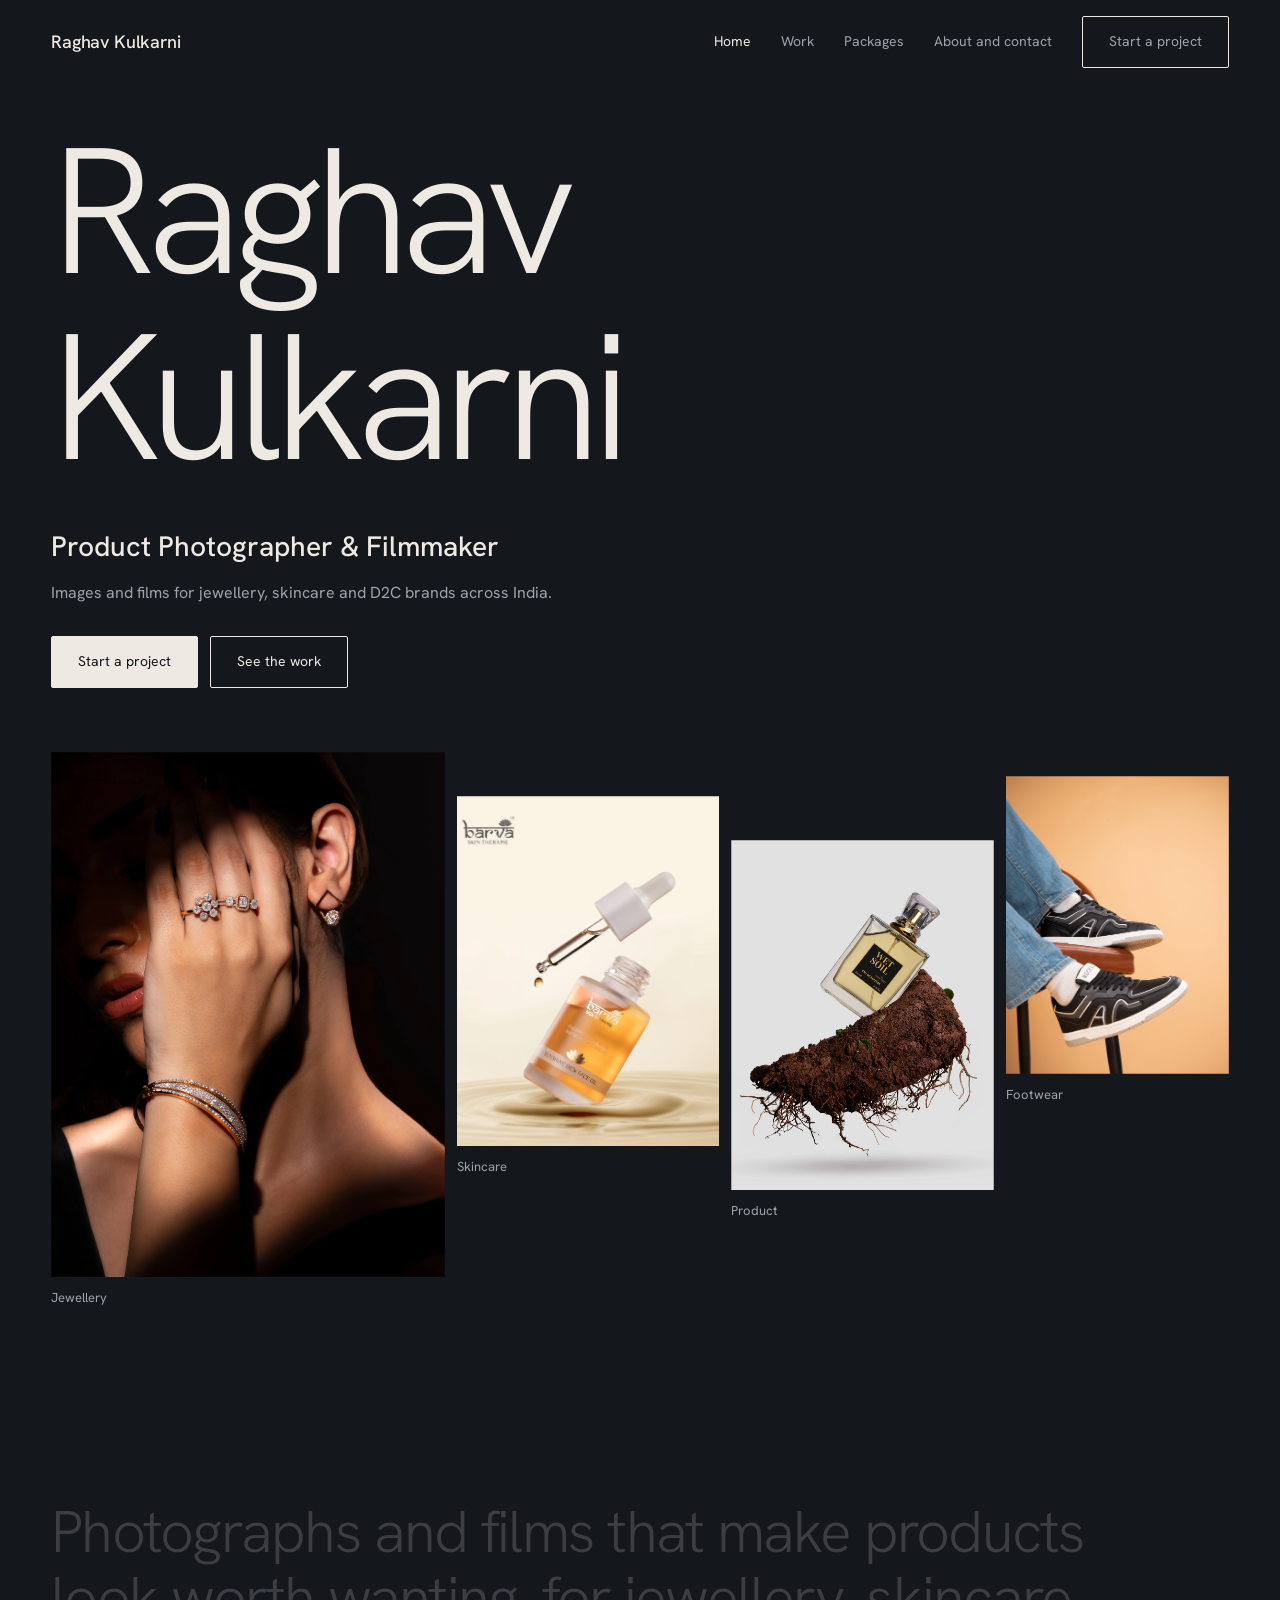
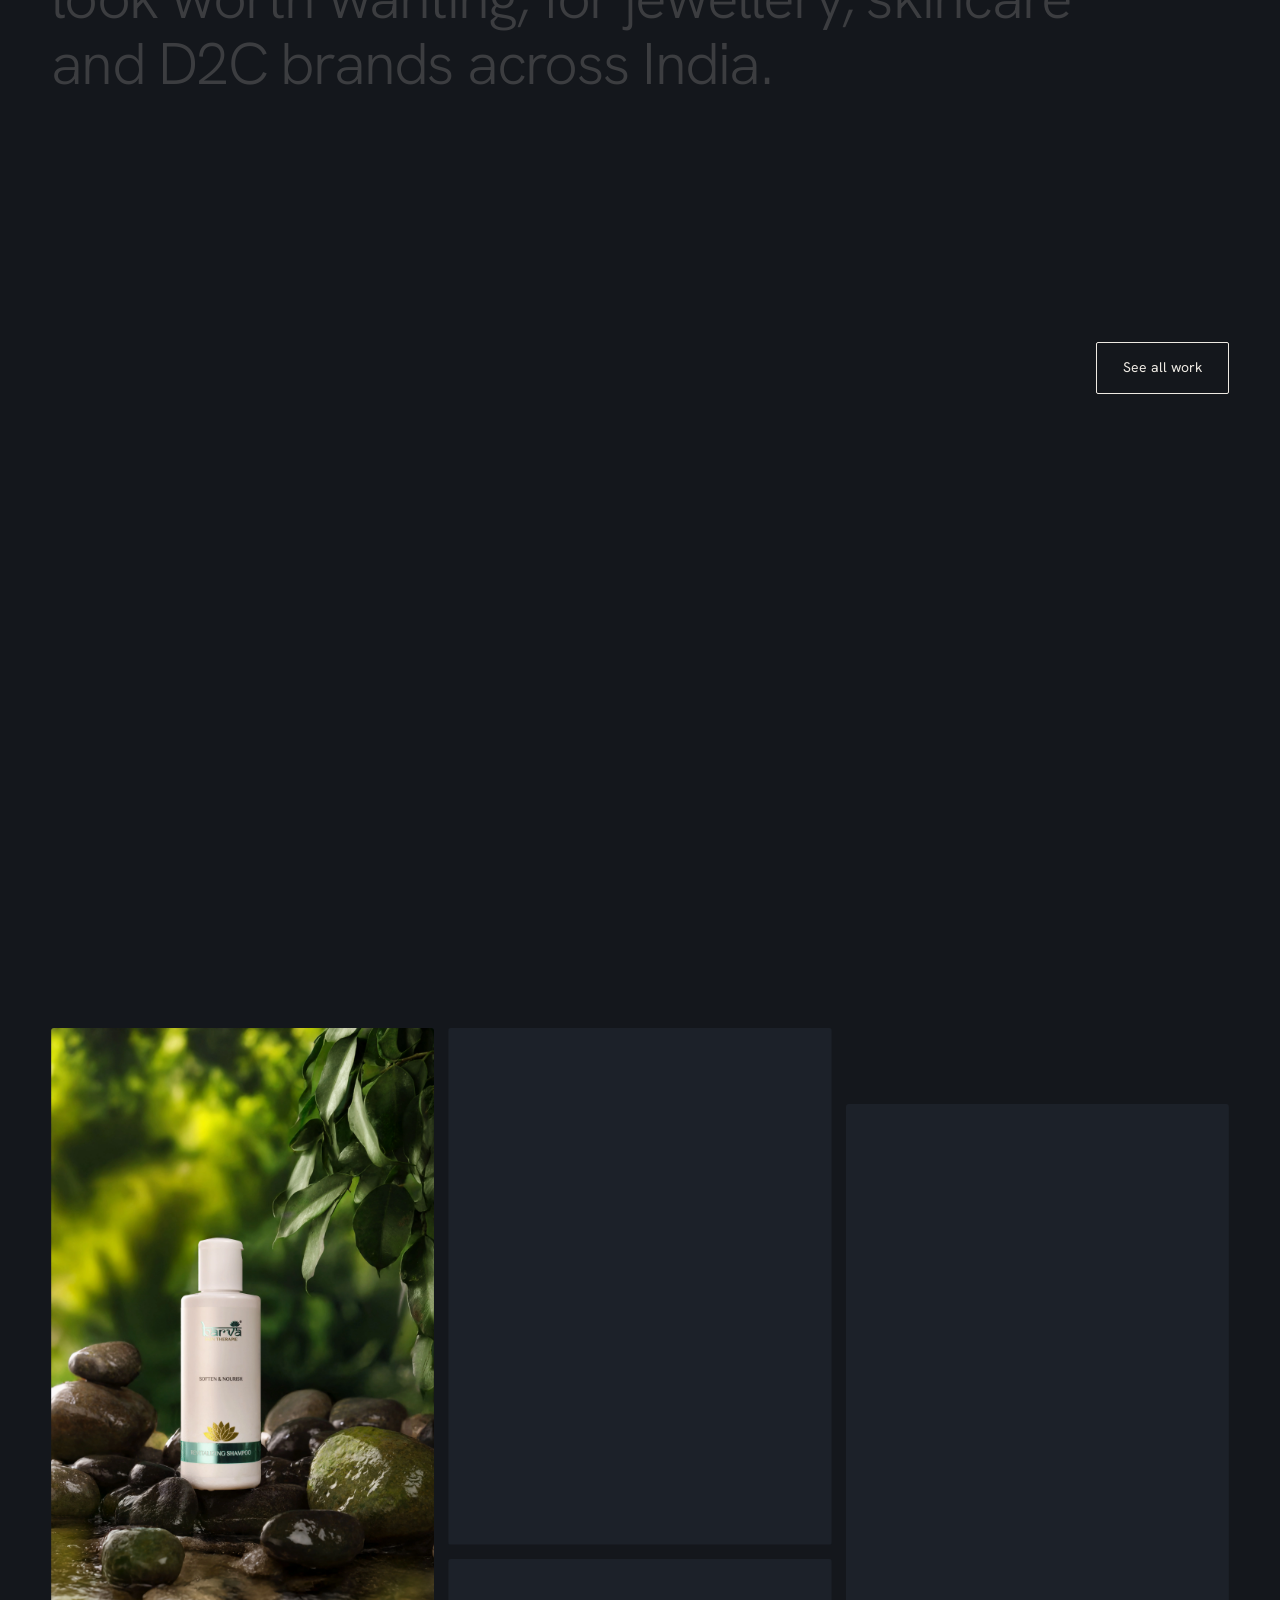
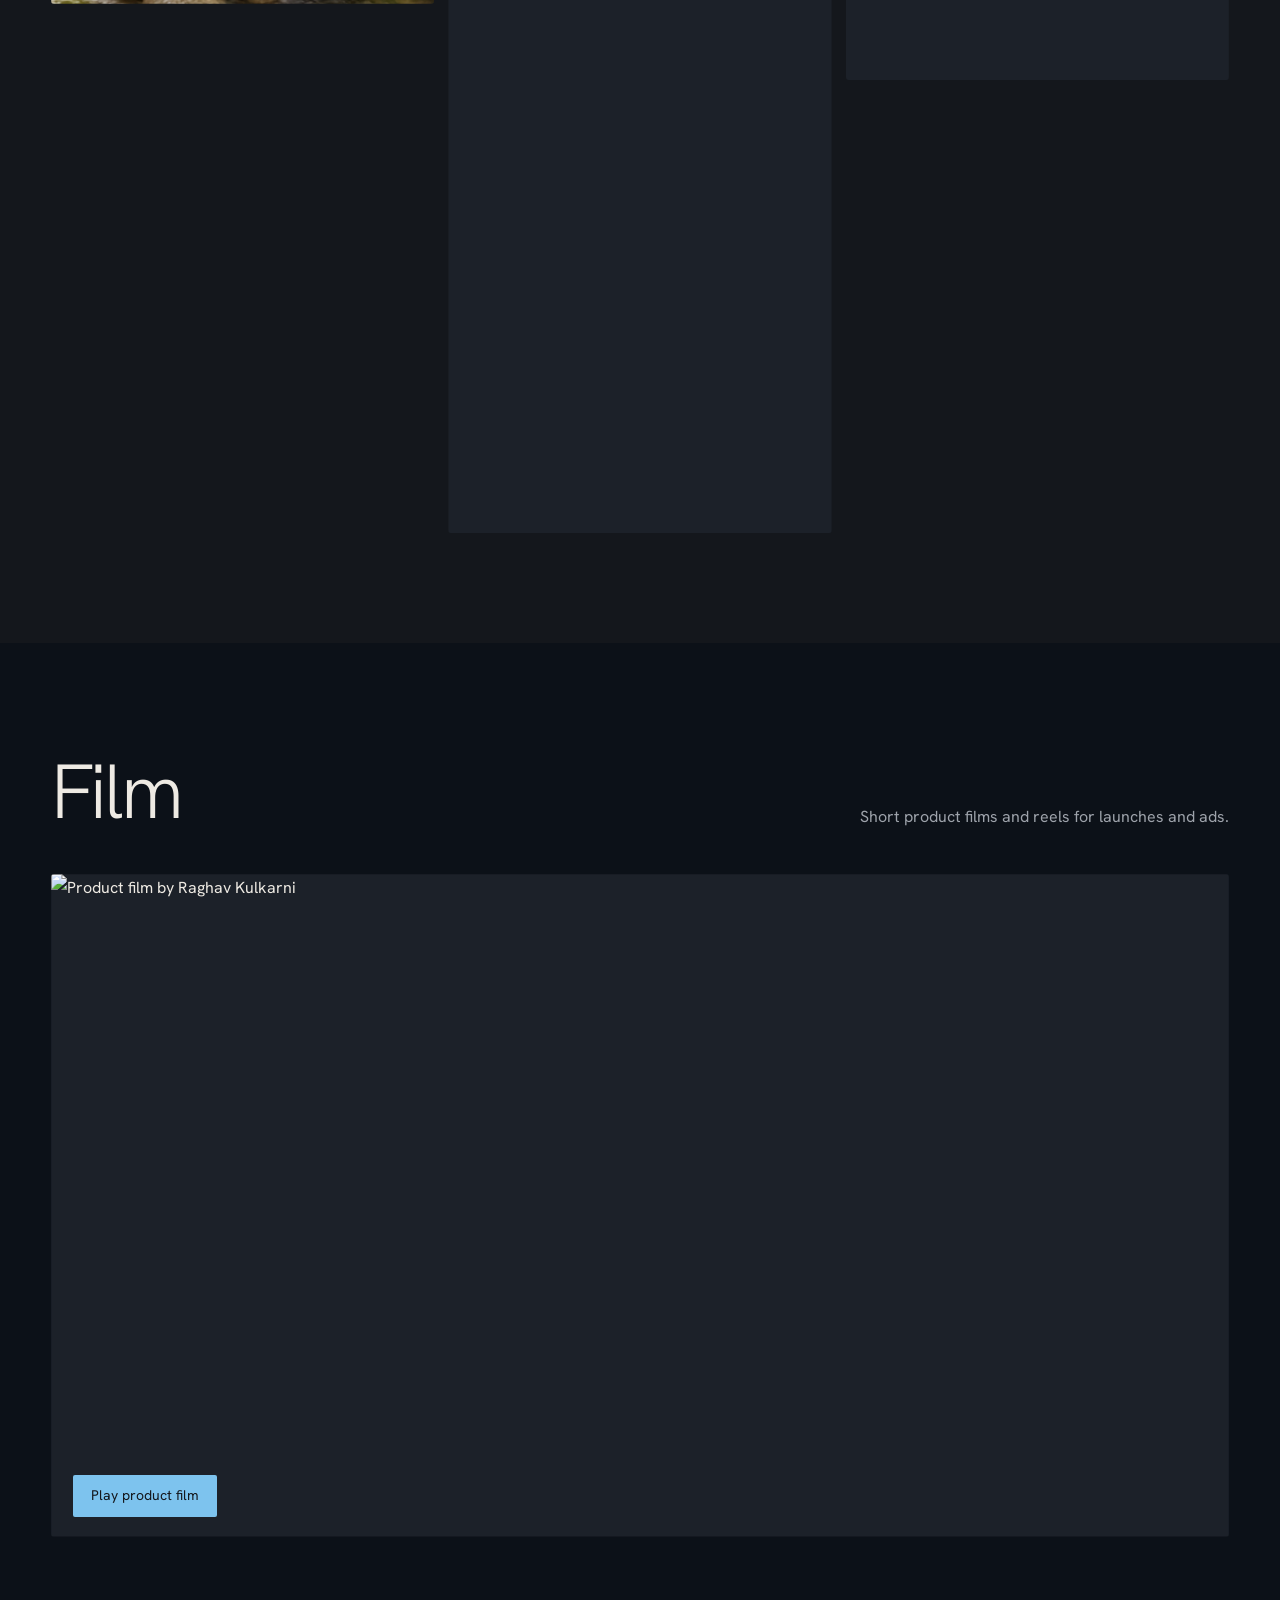
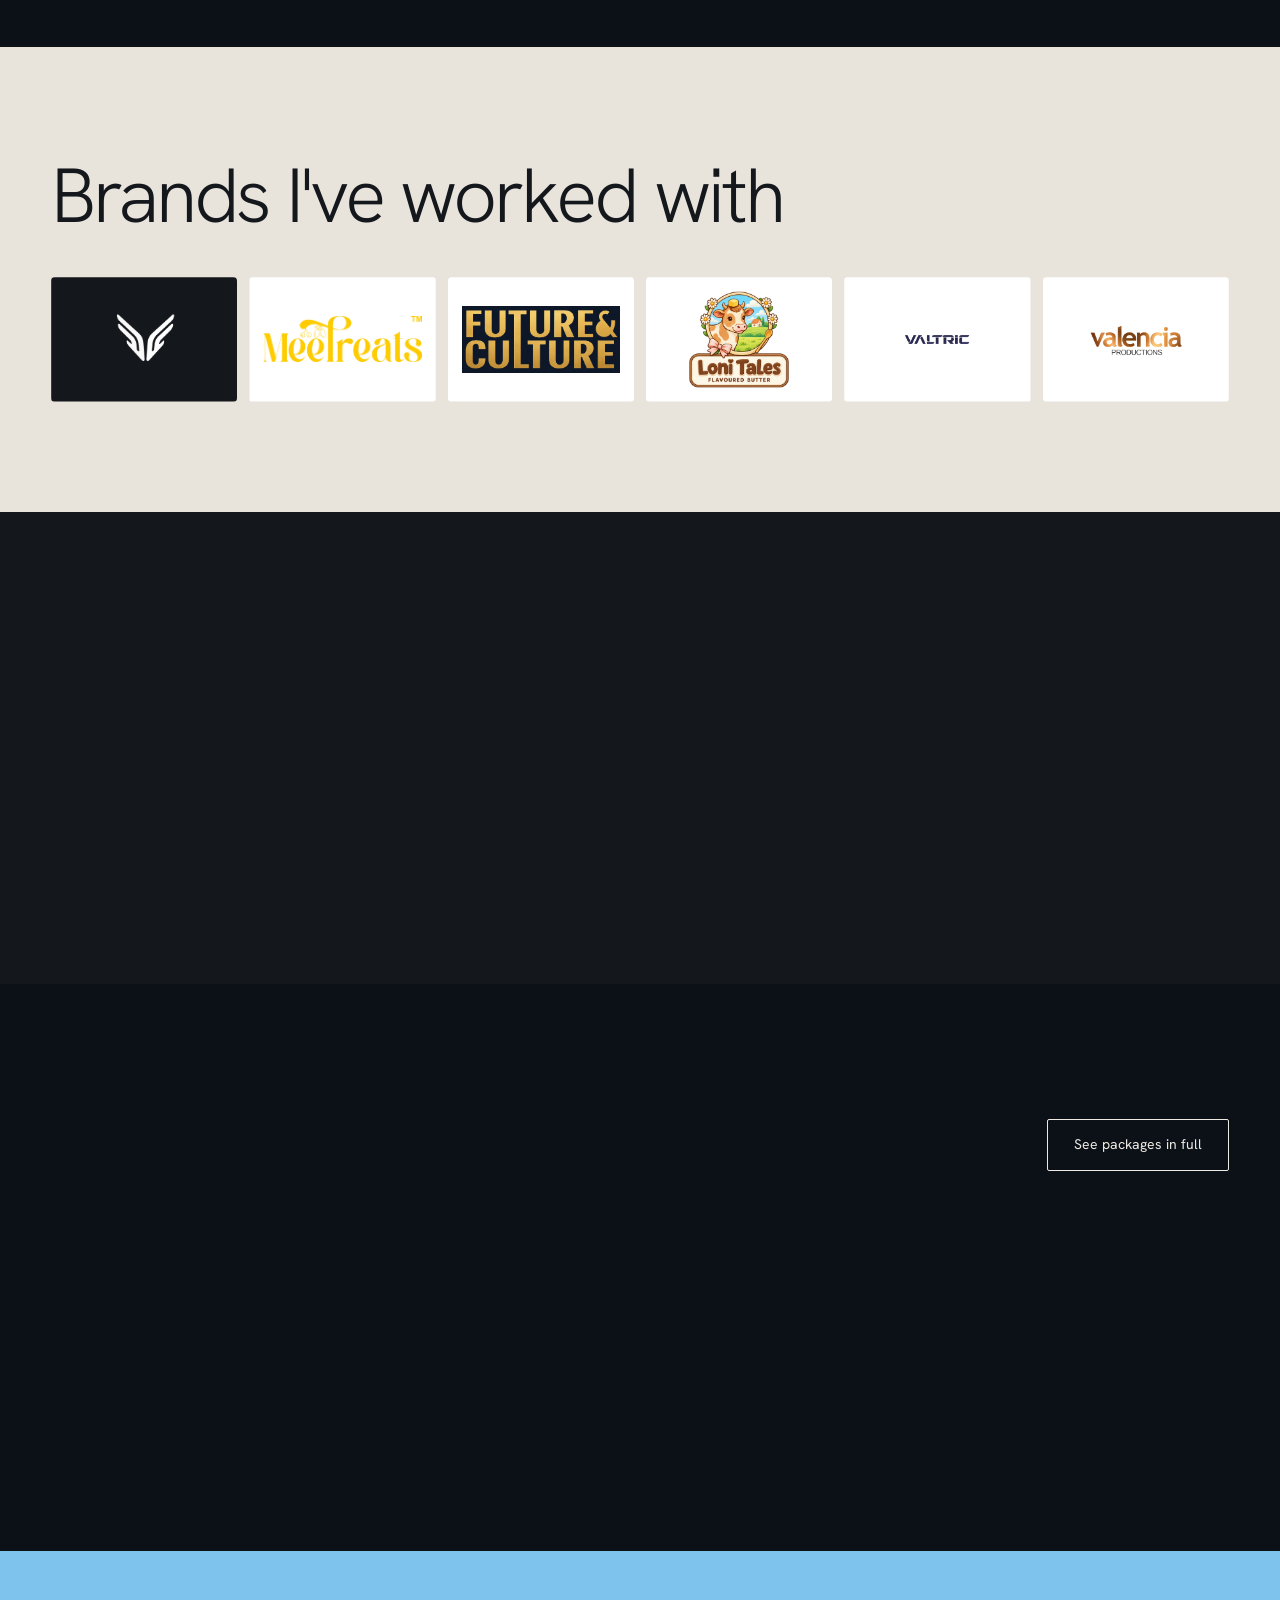
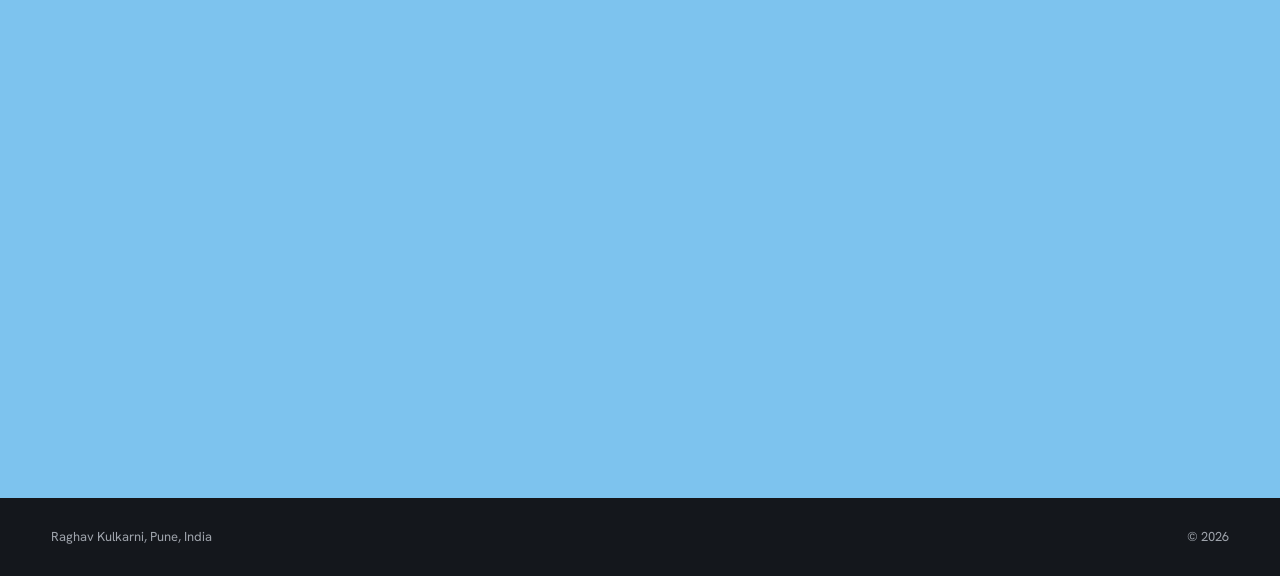
==== commit 0529c0e5: "Add files via upload" ====
--- a/index.html
+++ b/index.html
@@ -1,4 +1,4 @@
-<!DOCTYPE html><html lang="en"><head><meta charset="UTF-8"><meta name="viewport" content="width=device-width,initial-scale=1"><meta name="theme-color" content="#14171C"><script>document.documentElement.className="js"</script><link rel="preconnect" href="https://fonts.googleapis.com"><link rel="preconnect" href="https://fonts.gstatic.com" crossorigin><link href="https://fonts.googleapis.com/css2?family=Hanken+Grotesk:wght@300;400;500&display=swap" rel="stylesheet"><link rel="stylesheet" href="style.css?v=4"><title>Raghav Kulkarni - Product, Jewellery &amp; Skincare Photographer in Pune</title><meta name="description" content="Product, jewellery and skincare photographer and filmmaker in Pune, India. E-commerce photography, monthly content packages and campaign shoots for D2C and fashion brands."><link rel="canonical" href="https://raghavkulkarni.in/"><meta property="og:type" content="website"><meta property="og:url" content="https://raghavkulkarni.in/"><meta property="og:title" content="Raghav Kulkarni - Product, Jewellery &amp; Skincare Photographer"><meta property="og:description" content="Photography and films for D2C, jewellery and skincare brands. Based in Pune, working across India."><meta property="og:image" content="https://raghavkulkarni.in/product7.webp"><meta name="twitter:card" content="summary_large_image"></head><body><main>
+<!DOCTYPE html><html lang="en"><head><meta charset="UTF-8"><meta name="viewport" content="width=device-width,initial-scale=1"><meta name="theme-color" content="#14171C"><link rel="icon" type="image/png" href="logo.png?v=1"><link rel="apple-touch-icon" href="logo.png?v=1"><script>document.documentElement.className="js"</script><link rel="preconnect" href="https://fonts.googleapis.com"><link rel="preconnect" href="https://fonts.gstatic.com" crossorigin><link href="https://fonts.googleapis.com/css2?family=Hanken+Grotesk:wght@300;400;500&display=swap" rel="stylesheet"><link rel="stylesheet" href="style.css?v=4"><title>Raghav Kulkarni - Product, Jewellery &amp; Skincare Photographer in Pune</title><meta name="description" content="Product, jewellery and skincare photographer and filmmaker in Pune, India. E-commerce photography, monthly content packages and campaign shoots for D2C and fashion brands."><link rel="canonical" href="https://raghavkulkarni.in/"><meta property="og:type" content="website"><meta property="og:url" content="https://raghavkulkarni.in/"><meta property="og:title" content="Raghav Kulkarni - Product, Jewellery &amp; Skincare Photographer"><meta property="og:description" content="Photography and films for D2C, jewellery and skincare brands. Based in Pune, working across India."><meta property="og:image" content="https://raghavkulkarni.in/product7.webp"><meta name="twitter:card" content="summary_large_image"></head><body><main>
 <section class="hero"><h1><span class="mk"><span>Raghav</span></span><span class="mk"><span style="--w:.12s">Kulkarni</span></span></h1><div class="mk role"><span style="--w:.3s">Product Photographer &amp; Filmmaker</span></div>
 <p class="l" data-r>Images and films for jewellery, skincare and D2C brands across India.</p><div class="acts" data-r><a class="btn p" data-enq="a project">Start a project</a><a class="btn" href="work.html">See the work</a></div>
 <div class="tiles">
